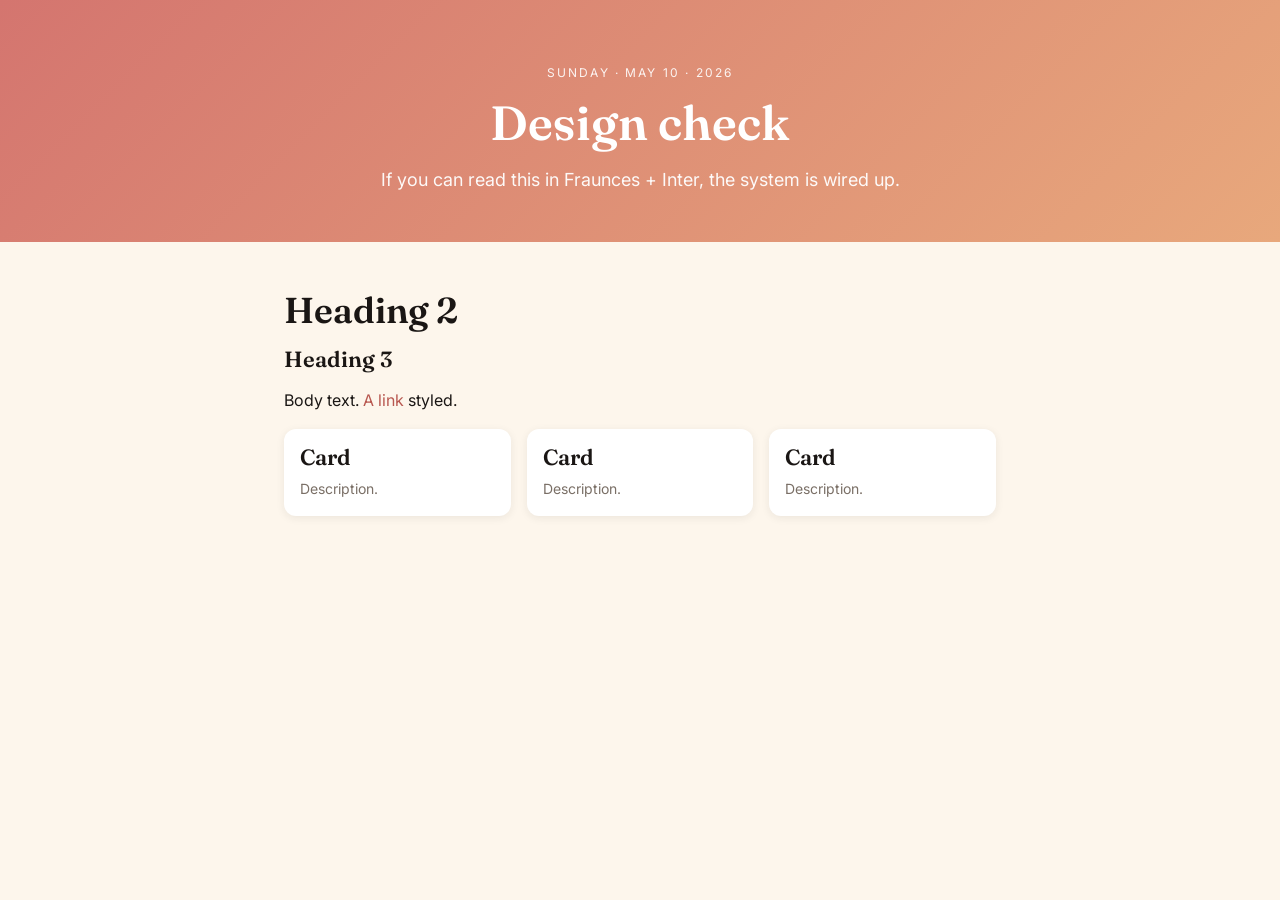
==== index.html @ 5c3bef29 "feat: add design system CSS and placeholder index Co-Authored-By: Claude Sonnet 4.6 <noreply@anthrop" ====
<!doctype html>
<html lang="en">
<head>
  <meta charset="utf-8">
  <meta name="viewport" content="width=device-width, initial-scale=1">
  <title>Design check</title>
  <link rel="preconnect" href="https://fonts.googleapis.com">
  <link rel="preconnect" href="https://fonts.gstatic.com" crossorigin>
  <link href="https://fonts.googleapis.com/css2?family=Fraunces:opsz,wght@9..144,400;9..144,600;9..144,700&family=Inter:wght@400;500;600;700&display=swap" rel="stylesheet">
  <link rel="stylesheet" href="assets/css/site.css">
</head>
<body>
  <section class="hero">
    <div class="eyebrow">Sunday · May 10 · 2026</div>
    <h1>Design check</h1>
    <div class="meta">If you can read this in Fraunces + Inter, the system is wired up.</div>
  </section>
  <section class="section">
    <div class="container">
      <h2>Heading 2</h2>
      <h3>Heading 3</h3>
      <p>Body text. <a href="#">A link</a> styled.</p>
      <div class="menu-grid">
        <div class="card"><div class="card-body"><h3>Card</h3><p>Description.</p></div></div>
        <div class="card"><div class="card-body"><h3>Card</h3><p>Description.</p></div></div>
        <div class="card"><div class="card-body"><h3>Card</h3><p>Description.</p></div></div>
      </div>
    </div>
  </section>
</body>
</html>
---- assets/css/site.css ----
/* =========================================================================
   DESIGN TOKENS
   ========================================================================= */
:root {
  /* Color */
  --color-cream: #fdf6ec;
  --color-cream-deep: #f5e6d3;
  --color-terracotta: #d4756f;
  --color-terracotta-deep: #b85850;
  --color-warm-orange: #e8a87c;
  --color-sage: #8aa680;
  --color-sage-deep: #5e8c4a;
  --color-charcoal: #2a2522;
  --color-ink: #1a1614;
  --color-muted: #7a6f66;
  --color-line: #e8d8c4;

  /* Type */
  --font-display: "Fraunces", "Cooper Black", Georgia, serif;
  --font-body: "Inter", -apple-system, "Helvetica Neue", system-ui, sans-serif;

  /* Type scale */
  --fs-12: 0.75rem;
  --fs-14: 0.875rem;
  --fs-16: 1rem;
  --fs-18: 1.125rem;
  --fs-22: 1.375rem;
  --fs-28: 1.75rem;
  --fs-36: 2.25rem;
  --fs-48: 3rem;

  /* Spacing */
  --sp-1: 4px;
  --sp-2: 8px;
  --sp-3: 12px;
  --sp-4: 16px;
  --sp-5: 24px;
  --sp-6: 32px;
  --sp-7: 48px;
  --sp-8: 64px;

  /* Radius */
  --r-sm: 6px;
  --r-md: 12px;
  --r-lg: 18px;
}

/* =========================================================================
   RESET (lightweight)
   ========================================================================= */
*, *::before, *::after { box-sizing: border-box; }
html, body { margin: 0; padding: 0; }
body {
  font-family: var(--font-body);
  font-size: var(--fs-16);
  line-height: 1.55;
  color: var(--color-ink);
  background: var(--color-cream);
  -webkit-font-smoothing: antialiased;
}
img { max-width: 100%; display: block; }
a { color: var(--color-terracotta-deep); text-decoration: none; }
a:hover { text-decoration: underline; }

h1, h2, h3, h4 { font-family: var(--font-display); font-weight: 600; line-height: 1.15; margin: 0 0 var(--sp-4); }
h1 { font-size: var(--fs-48); }
h2 { font-size: var(--fs-36); }
h3 { font-size: var(--fs-22); }
p { margin: 0 0 var(--sp-4); }

/* =========================================================================
   LAYOUT PRIMITIVES
   ========================================================================= */
.container { width: 100%; max-width: 760px; margin: 0 auto; padding: 0 var(--sp-5); }
.container-wide { max-width: 1080px; }
.section { padding: var(--sp-7) 0; }
.eyebrow { font-size: var(--fs-12); letter-spacing: 0.18em; text-transform: uppercase; color: var(--color-muted); }

/* =========================================================================
   HERO (home page)
   ========================================================================= */
.hero {
  background: linear-gradient(135deg, var(--color-terracotta) 0%, var(--color-warm-orange) 100%);
  color: white;
  padding: var(--sp-8) var(--sp-5) var(--sp-7);
  text-align: center;
}
.hero .eyebrow { color: rgba(255,255,255,0.9); }
.hero h1 { color: white; font-size: var(--fs-48); margin: var(--sp-3) 0 var(--sp-4); }
.hero .meta { font-size: var(--fs-18); opacity: 0.95; }

/* =========================================================================
   TIMELINE (the plan)
   ========================================================================= */
.timeline { display: flex; flex-direction: column; gap: var(--sp-4); }
.timeline-row { display: flex; gap: var(--sp-4); align-items: flex-start; }
.timeline-time {
  flex: 0 0 80px;
  background: var(--color-terracotta);
  color: white;
  border-radius: 999px;
  padding: var(--sp-1) var(--sp-3);
  font-size: var(--fs-14);
  font-weight: 600;
  text-align: center;
}
.timeline-text { flex: 1; padding-top: 2px; }

/* =========================================================================
   CARDS (menu, station, recipe step)
   ========================================================================= */
.card {
  background: white;
  border-radius: var(--r-md);
  overflow: hidden;
  box-shadow: 0 2px 8px rgba(42, 37, 34, 0.08);
}
.card-img { aspect-ratio: 4/3; object-fit: cover; width: 100%; }
.card-body { padding: var(--sp-4); }
.card-body h3 { margin: 0 0 var(--sp-2); }
.card-body p { color: var(--color-muted); font-size: var(--fs-14); margin: 0; }

.menu-grid {
  display: grid;
  grid-template-columns: repeat(2, 1fr);
  gap: var(--sp-4);
}
@media (min-width: 700px) {
  .menu-grid { grid-template-columns: repeat(3, 1fr); }
}

.station-card {
  display: block;
  background: white;
  border-radius: var(--r-md);
  border-left: 4px solid var(--color-terracotta);
  padding: var(--sp-4);
  text-decoration: none;
  color: var(--color-ink);
  margin-bottom: var(--sp-3);
  box-shadow: 0 1px 4px rgba(42,37,34,0.06);
}
.station-card:hover { transform: translateY(-1px); box-shadow: 0 4px 12px rgba(42,37,34,0.10); text-decoration: none; }
.station-card h3 { margin: 0 0 var(--sp-1); font-size: var(--fs-18); }
.station-card .meta { color: var(--color-muted); font-size: var(--fs-14); }

/* =========================================================================
   RECIPE STEPS (per station)
   ========================================================================= */
.recipe-step {
  display: grid;
  grid-template-columns: 1fr;
  gap: var(--sp-3);
  padding: var(--sp-5) 0;
  border-bottom: 1px solid var(--color-line);
}
@media (min-width: 600px) {
  .recipe-step { grid-template-columns: 220px 1fr; gap: var(--sp-5); align-items: start; }
}
.recipe-step .step-num {
  font-family: var(--font-display);
  font-size: var(--fs-28);
  color: var(--color-terracotta);
  margin-bottom: var(--sp-1);
}
.recipe-step img { border-radius: var(--r-sm); aspect-ratio: 4/3; object-fit: cover; }

.callout {
  background: var(--color-cream-deep);
  border-radius: var(--r-md);
  padding: var(--sp-4);
  margin: var(--sp-5) 0;
}
.callout h4 { margin: 0 0 var(--sp-2); font-family: var(--font-body); font-weight: 700; font-size: var(--fs-14); letter-spacing: 0.08em; text-transform: uppercase; }
.callout ul, .callout ol { margin: 0; padding-left: var(--sp-5); }

.checklist { list-style: none; padding: 0; }
.checklist li { padding: var(--sp-2) 0; display: flex; align-items: flex-start; gap: var(--sp-3); }
.checklist li::before { content: "☐"; font-size: var(--fs-22); color: var(--color-terracotta); flex: 0 0 auto; }

/* =========================================================================
   NAV / FOOTER
   ========================================================================= */
.site-nav {
  display: flex; gap: var(--sp-4); justify-content: center;
  padding: var(--sp-4) var(--sp-5);
  font-size: var(--fs-14);
  border-bottom: 1px solid var(--color-line);
}
.site-nav a { color: var(--color-muted); }
.site-nav a.active { color: var(--color-ink); font-weight: 600; }

.site-footer {
  text-align: center;
  padding: var(--sp-7) var(--sp-5);
  font-size: var(--fs-14);
  color: var(--color-muted);
}

/* =========================================================================
   PRINT
   ========================================================================= */
@media print {
  body { background: white; color: black; font-size: 11pt; }
  .site-nav, .site-footer, .hero { background: white !important; color: black !important; }
  .hero { padding: 0 0 var(--sp-4); border-bottom: 2px solid black; }
  .hero h1 { color: black; }
  .station-card, .card { box-shadow: none; border: 1px solid #ccc; break-inside: avoid; }
  .recipe-step { break-inside: avoid; }
  a { color: black; text-decoration: none; }
  a::after { content: ""; }
  img { max-height: 200px; }
}
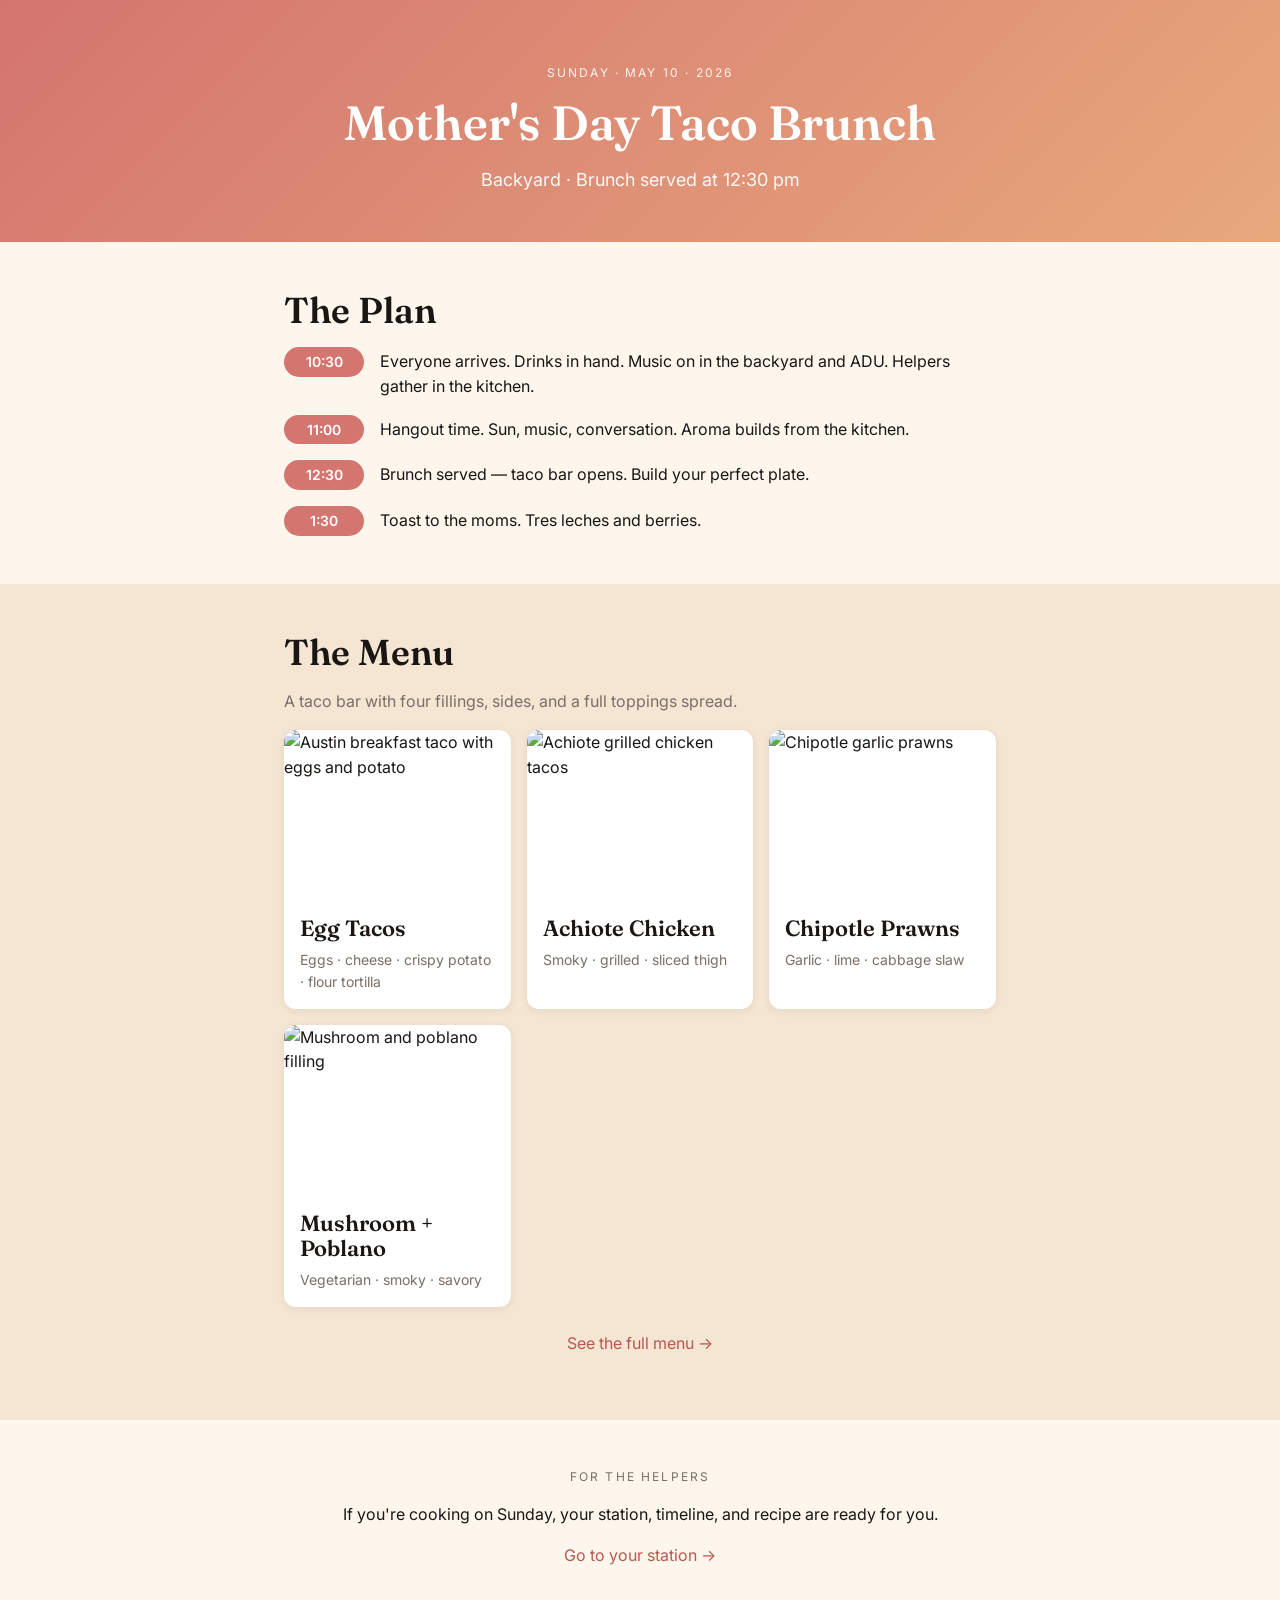
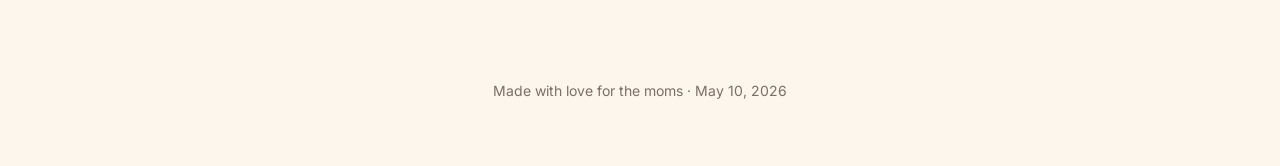
==== commit 28091a32: "feat: home page with plan timeline and menu preview Co-Authored-By: Claude Sonnet 4.6 <noreply@anthr" ====
--- a/index.html
+++ b/index.html
@@ -3,29 +3,82 @@
 <head>
   <meta charset="utf-8">
   <meta name="viewport" content="width=device-width, initial-scale=1">
-  <title>Design check</title>
+  <title>Mother's Day Taco Brunch · May 10, 2026</title>
+  <meta name="description" content="The plan and menu for Mother's Day brunch.">
   <link rel="preconnect" href="https://fonts.googleapis.com">
   <link rel="preconnect" href="https://fonts.gstatic.com" crossorigin>
   <link href="https://fonts.googleapis.com/css2?family=Fraunces:opsz,wght@9..144,400;9..144,600;9..144,700&family=Inter:wght@400;500;600;700&display=swap" rel="stylesheet">
   <link rel="stylesheet" href="assets/css/site.css">
 </head>
 <body>
-  <section class="hero">
+  <header class="hero">
     <div class="eyebrow">Sunday · May 10 · 2026</div>
-    <h1>Design check</h1>
-    <div class="meta">If you can read this in Fraunces + Inter, the system is wired up.</div>
-  </section>
-  <section class="section">
-    <div class="container">
-      <h2>Heading 2</h2>
-      <h3>Heading 3</h3>
-      <p>Body text. <a href="#">A link</a> styled.</p>
-      <div class="menu-grid">
-        <div class="card"><div class="card-body"><h3>Card</h3><p>Description.</p></div></div>
-        <div class="card"><div class="card-body"><h3>Card</h3><p>Description.</p></div></div>
-        <div class="card"><div class="card-body"><h3>Card</h3><p>Description.</p></div></div>
+    <h1>Mother's Day Taco Brunch</h1>
+    <div class="meta">Backyard · Brunch served at 12:30 pm</div>
+  </header>
+
+  <main>
+    <section class="section">
+      <div class="container">
+        <h2>The Plan</h2>
+        <div class="timeline">
+          <div class="timeline-row">
+            <div class="timeline-time">10:30</div>
+            <div class="timeline-text">Everyone arrives. Drinks in hand. Music on in the backyard and ADU. Helpers gather in the kitchen.</div>
+          </div>
+          <div class="timeline-row">
+            <div class="timeline-time">11:00</div>
+            <div class="timeline-text">Hangout time. Sun, music, conversation. Aroma builds from the kitchen.</div>
+          </div>
+          <div class="timeline-row">
+            <div class="timeline-time">12:30</div>
+            <div class="timeline-text">Brunch served — taco bar opens. Build your perfect plate.</div>
+          </div>
+          <div class="timeline-row">
+            <div class="timeline-time">1:30</div>
+            <div class="timeline-text">Toast to the moms. Tres leches and berries.</div>
+          </div>
+        </div>
       </div>
-    </div>
-  </section>
+    </section>
+
+    <section class="section" style="background: var(--color-cream-deep);">
+      <div class="container">
+        <h2>The Menu</h2>
+        <p style="color: var(--color-muted);">A taco bar with four fillings, sides, and a full toppings spread.</p>
+        <div class="menu-grid">
+          <div class="card">
+            <img class="card-img" src="https://images.unsplash.com/photo-1630165683188-4f2e2bbaa52f?auto=format&fit=crop&w=800&h=600&q=80" alt="Austin breakfast taco with eggs and potato">
+            <div class="card-body"><h3>Egg Tacos</h3><p>Eggs · cheese · crispy potato · flour tortilla</p></div>
+          </div>
+          <div class="card">
+            <img class="card-img" src="https://images.unsplash.com/photo-1660180750968-4fbc84789a96?auto=format&fit=crop&w=800&h=600&q=80" alt="Achiote grilled chicken tacos">
+            <div class="card-body"><h3>Achiote Chicken</h3><p>Smoky · grilled · sliced thigh</p></div>
+          </div>
+          <div class="card">
+            <img class="card-img" src="https://images.unsplash.com/photo-1611250188496-e966043a0629?auto=format&fit=crop&w=800&h=600&q=80" alt="Chipotle garlic prawns">
+            <div class="card-body"><h3>Chipotle Prawns</h3><p>Garlic · lime · cabbage slaw</p></div>
+          </div>
+          <div class="card">
+            <img class="card-img" src="https://images.unsplash.com/photo-1633243279656-0157b0b3cdd8?auto=format&fit=crop&w=800&h=600&q=80" alt="Mushroom and poblano filling">
+            <div class="card-body"><h3>Mushroom + Poblano</h3><p>Vegetarian · smoky · savory</p></div>
+          </div>
+        </div>
+        <p style="text-align:center; margin-top: var(--sp-5);"><a href="menu.html">See the full menu →</a></p>
+      </div>
+    </section>
+
+    <section class="section">
+      <div class="container" style="text-align:center;">
+        <p class="eyebrow">For the helpers</p>
+        <p>If you're cooking on Sunday, your station, timeline, and recipe are ready for you.</p>
+        <p><a href="helpers.html">Go to your station →</a></p>
+      </div>
+    </section>
+  </main>
+
+  <footer class="site-footer">
+    <p>Made with love for the moms · May 10, 2026</p>
+  </footer>
 </body>
 </html>
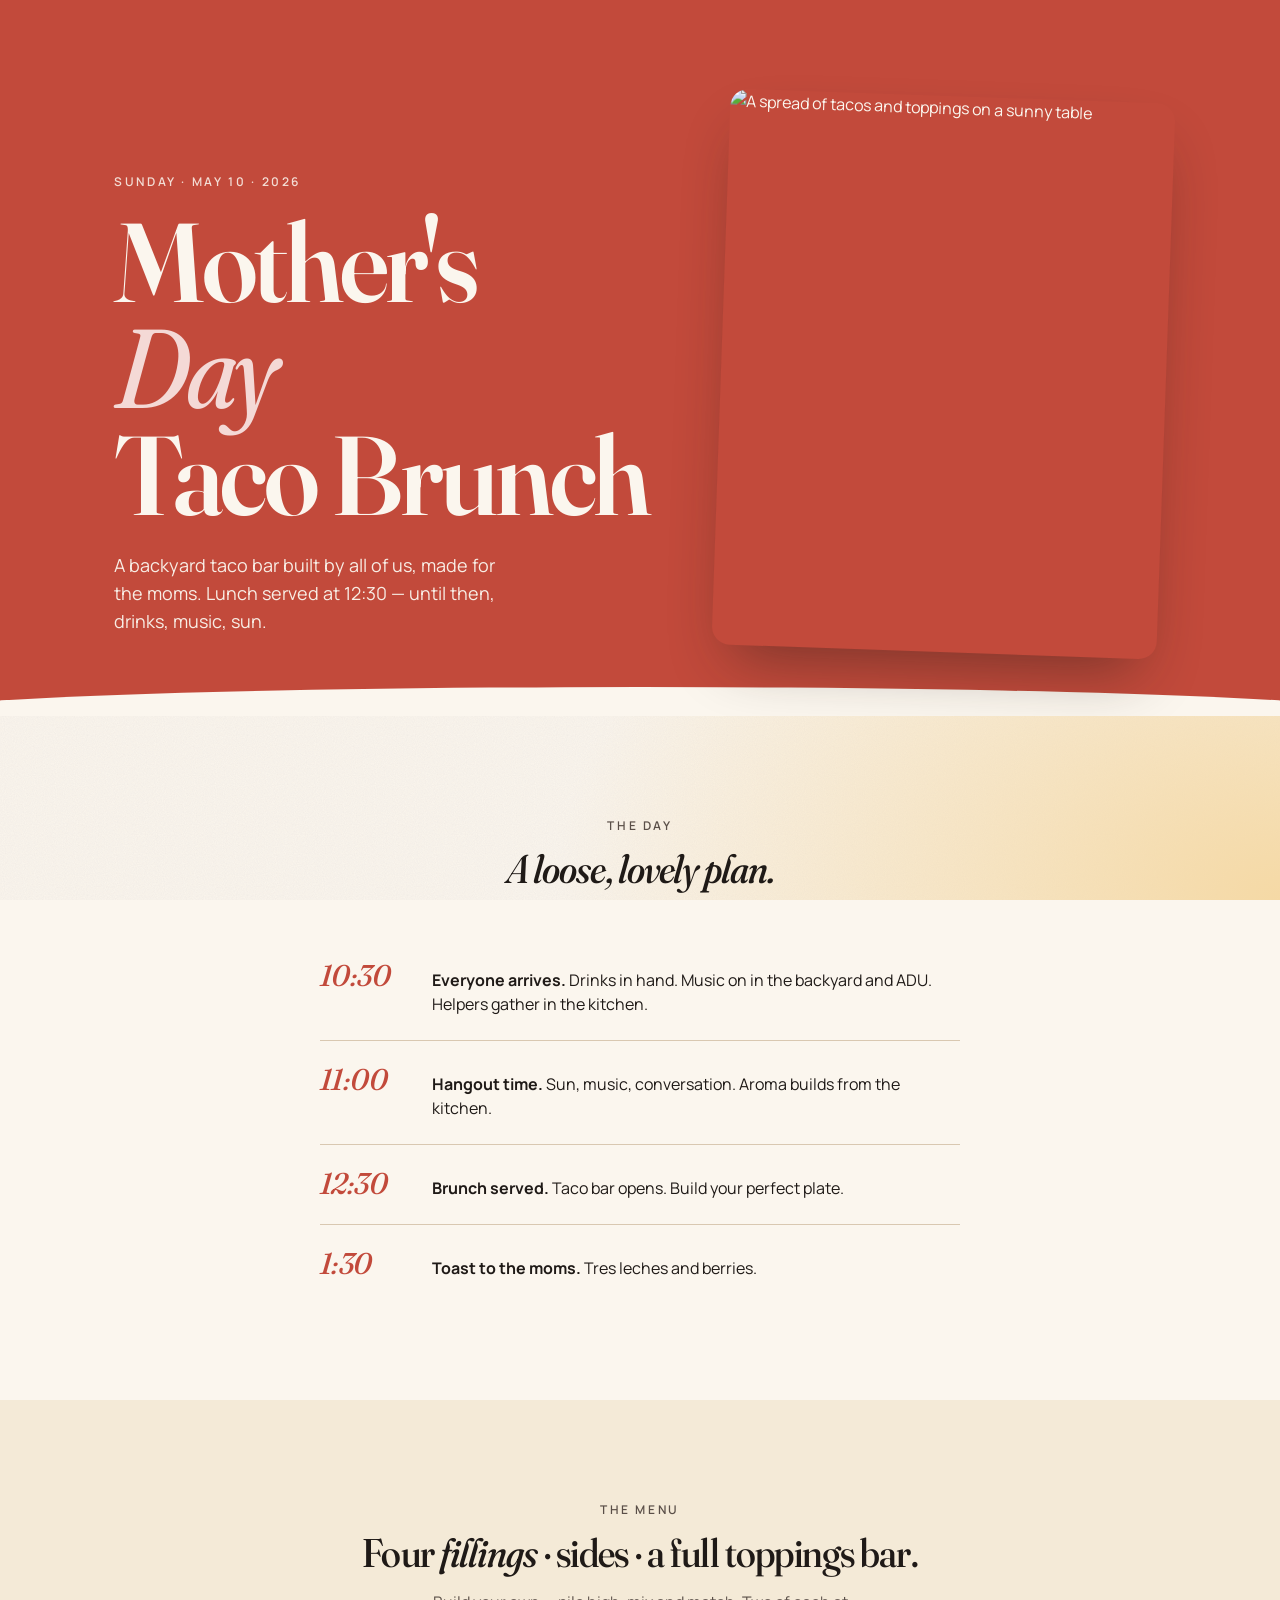
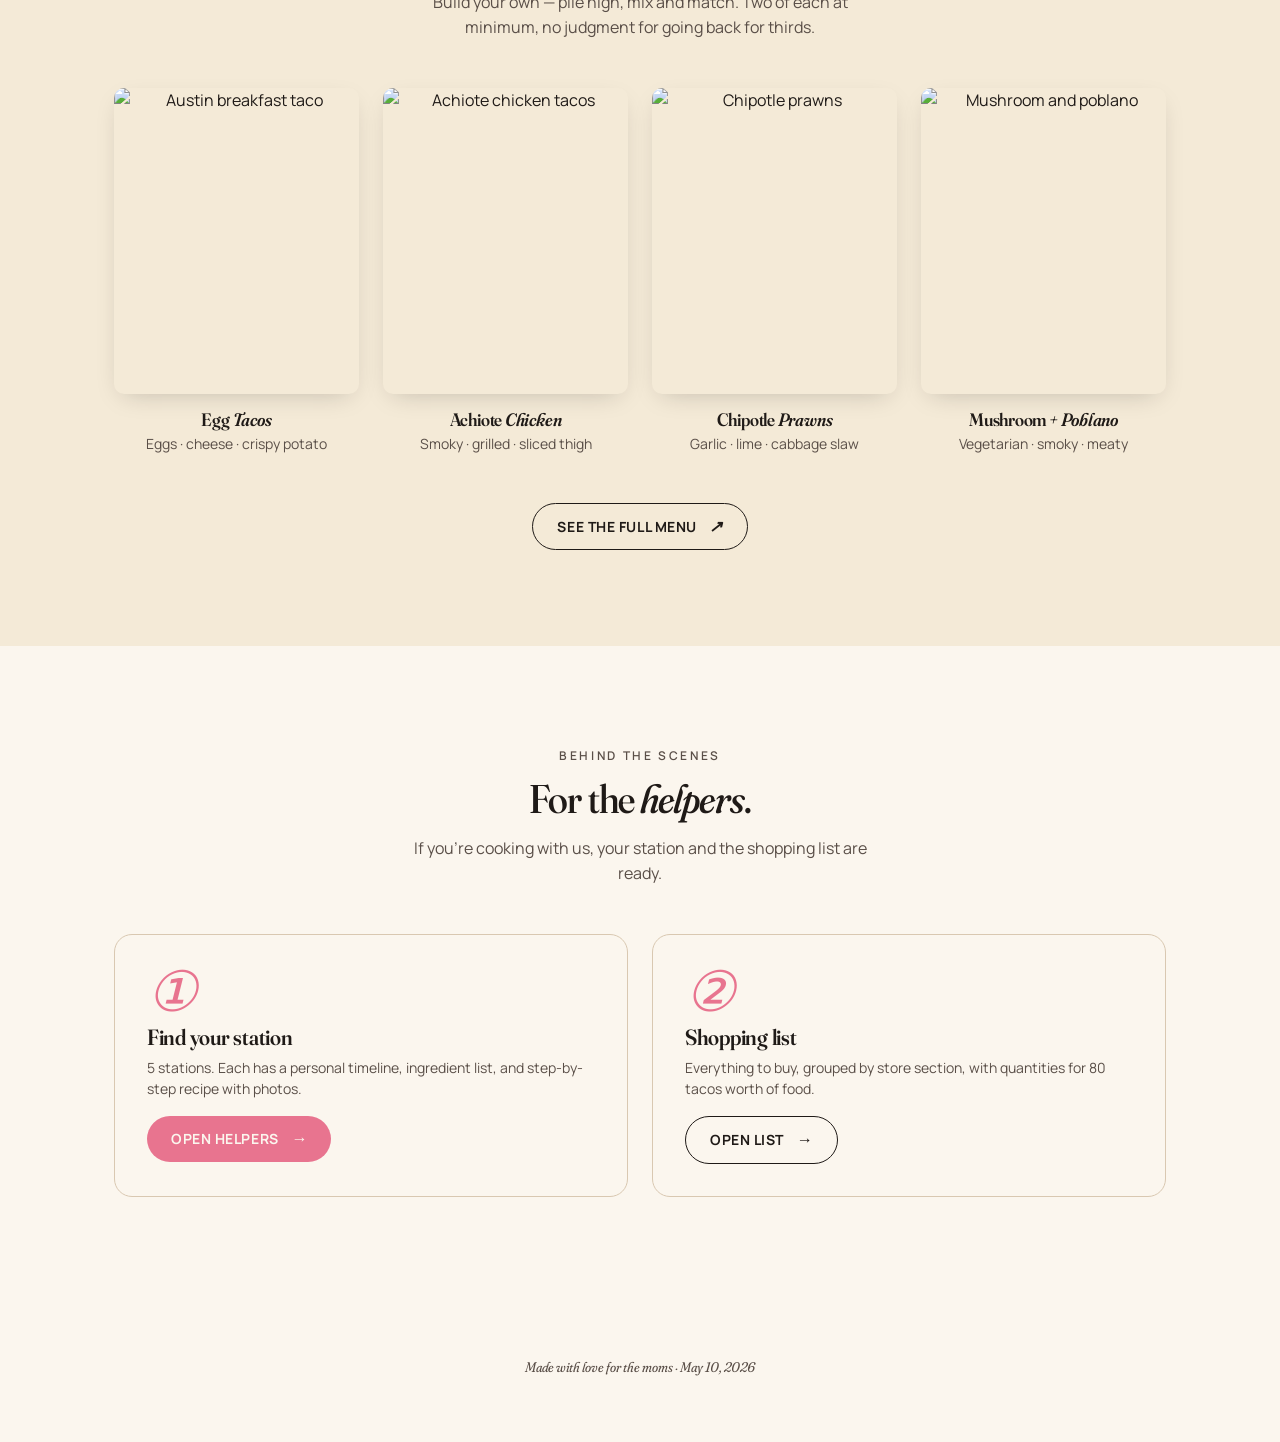
==== commit 5fd4effb: "feat: redesign with Mexican modernismo aesthetic + prominent shopping list - New color palette: Barr" ====
--- a/index.html
+++ b/index.html
@@ -7,78 +7,108 @@
   <meta name="description" content="The plan and menu for Mother's Day brunch.">
   <link rel="preconnect" href="https://fonts.googleapis.com">
   <link rel="preconnect" href="https://fonts.gstatic.com" crossorigin>
-  <link href="https://fonts.googleapis.com/css2?family=Fraunces:opsz,wght@9..144,400;9..144,600;9..144,700&family=Inter:wght@400;500;600;700&display=swap" rel="stylesheet">
+  <link href="https://fonts.googleapis.com/css2?family=Fraunces:ital,opsz,wght,SOFT@0,9..144,400..700,0..100;1,9..144,400..700,0..100&family=Manrope:wght@400;500;600;700;800&display=swap" rel="stylesheet">
   <link rel="stylesheet" href="assets/css/site.css">
 </head>
 <body>
+
   <header class="hero">
-    <div class="eyebrow">Sunday · May 10 · 2026</div>
-    <h1>Mother's Day Taco Brunch</h1>
-    <div class="meta">Backyard · Brunch served at 12:30 pm</div>
+    <div class="hero-grid">
+      <div>
+        <span class="eyebrow">Sunday · May 10 · 2026</span>
+        <h1>Mother's<br><em>Day</em><br>Taco Brunch</h1>
+        <p class="meta">A backyard taco bar built by all of us, made for the moms. Lunch served at 12:30 — until then, drinks, music, sun.</p>
+      </div>
+      <div class="hero-photo">
+        <img src="https://images.unsplash.com/photo-1660180750968-4fbc84789a96?auto=format&fit=crop&w=900&h=1100&q=85" alt="A spread of tacos and toppings on a sunny table">
+      </div>
+    </div>
   </header>
 
   <main>
     <section class="section">
-      <div class="container">
-        <h2>The Plan</h2>
+      <div class="container" style="text-align: center;">
+        <span class="eyebrow">The Day</span>
+        <h2 style="margin-top: var(--s3); font-style: italic;">A loose, lovely <em>plan</em>.</h2>
+      </div>
+      <div class="container" style="margin-top: var(--s7);">
         <div class="timeline">
           <div class="timeline-row">
             <div class="timeline-time">10:30</div>
-            <div class="timeline-text">Everyone arrives. Drinks in hand. Music on in the backyard and ADU. Helpers gather in the kitchen.</div>
+            <div class="timeline-text"><strong>Everyone arrives.</strong> Drinks in hand. Music on in the backyard and ADU. Helpers gather in the kitchen.</div>
           </div>
           <div class="timeline-row">
             <div class="timeline-time">11:00</div>
-            <div class="timeline-text">Hangout time. Sun, music, conversation. Aroma builds from the kitchen.</div>
+            <div class="timeline-text"><strong>Hangout time.</strong> Sun, music, conversation. Aroma builds from the kitchen.</div>
           </div>
           <div class="timeline-row">
             <div class="timeline-time">12:30</div>
-            <div class="timeline-text">Brunch served — taco bar opens. Build your perfect plate.</div>
+            <div class="timeline-text"><strong>Brunch served.</strong> Taco bar opens. Build your perfect plate.</div>
           </div>
           <div class="timeline-row">
             <div class="timeline-time">1:30</div>
-            <div class="timeline-text">Toast to the moms. Tres leches and berries.</div>
+            <div class="timeline-text"><strong>Toast to the moms.</strong> Tres leches and berries.</div>
           </div>
         </div>
       </div>
     </section>
 
-    <section class="section" style="background: var(--color-cream-deep);">
-      <div class="container">
-        <h2>The Menu</h2>
-        <p style="color: var(--color-muted);">A taco bar with four fillings, sides, and a full toppings spread.</p>
+    <section class="band band-cream">
+      <div class="container container-wide" style="text-align: center;">
+        <span class="eyebrow">The Menu</span>
+        <h2 style="margin-top: var(--s3);">Four <em>fillings</em> · sides · a full toppings bar.</h2>
+        <p style="color: var(--ink-soft); max-width: 48ch; margin: 0 auto var(--s7);">Build your own — pile high, mix and match. Two of each at minimum, no judgment for going back for thirds.</p>
         <div class="menu-grid">
           <div class="card">
-            <img class="card-img" src="https://images.unsplash.com/photo-1630165683188-4f2e2bbaa52f?auto=format&fit=crop&w=800&h=600&q=80" alt="Austin breakfast taco with eggs and potato">
-            <div class="card-body"><h3>Egg Tacos</h3><p>Eggs · cheese · crispy potato · flour tortilla</p></div>
+            <img class="card-img" src="https://images.unsplash.com/photo-1630165683188-4f2e2bbaa52f?auto=format&fit=crop&w=600&h=750&q=80" alt="Austin breakfast taco">
+            <div class="card-body"><h3>Egg <em class="italic">Tacos</em></h3><p>Eggs · cheese · crispy potato</p></div>
           </div>
           <div class="card">
-            <img class="card-img" src="https://images.unsplash.com/photo-1660180750968-4fbc84789a96?auto=format&fit=crop&w=800&h=600&q=80" alt="Achiote grilled chicken tacos">
-            <div class="card-body"><h3>Achiote Chicken</h3><p>Smoky · grilled · sliced thigh</p></div>
+            <img class="card-img" src="https://images.unsplash.com/photo-1660180750968-4fbc84789a96?auto=format&fit=crop&w=600&h=750&q=80" alt="Achiote chicken tacos">
+            <div class="card-body"><h3>Achiote <em class="italic">Chicken</em></h3><p>Smoky · grilled · sliced thigh</p></div>
           </div>
           <div class="card">
-            <img class="card-img" src="https://images.unsplash.com/photo-1611250188496-e966043a0629?auto=format&fit=crop&w=800&h=600&q=80" alt="Chipotle garlic prawns">
-            <div class="card-body"><h3>Chipotle Prawns</h3><p>Garlic · lime · cabbage slaw</p></div>
+            <img class="card-img" src="https://images.unsplash.com/photo-1611250188496-e966043a0629?auto=format&fit=crop&w=600&h=750&q=80" alt="Chipotle prawns">
+            <div class="card-body"><h3>Chipotle <em class="italic">Prawns</em></h3><p>Garlic · lime · cabbage slaw</p></div>
           </div>
           <div class="card">
-            <img class="card-img" src="https://images.unsplash.com/photo-1633243279656-0157b0b3cdd8?auto=format&fit=crop&w=800&h=600&q=80" alt="Mushroom and poblano filling">
-            <div class="card-body"><h3>Mushroom + Poblano</h3><p>Vegetarian · smoky · savory</p></div>
+            <img class="card-img" src="https://images.unsplash.com/photo-1633243279656-0157b0b3cdd8?auto=format&fit=crop&w=600&h=750&q=80" alt="Mushroom and poblano">
+            <div class="card-body"><h3>Mushroom <em class="italic">+ Poblano</em></h3><p>Vegetarian · smoky · meaty</p></div>
           </div>
         </div>
-        <p style="text-align:center; margin-top: var(--sp-5);"><a href="menu.html">See the full menu →</a></p>
+        <div style="margin-top: var(--s7); text-align: center;">
+          <a class="button button-outline" href="menu.html">See the full menu <span class="arrow">↗</span></a>
+        </div>
       </div>
     </section>
 
     <section class="section">
-      <div class="container" style="text-align:center;">
-        <p class="eyebrow">For the helpers</p>
-        <p>If you're cooking on Sunday, your station, timeline, and recipe are ready for you.</p>
-        <p><a href="helpers.html">Go to your station →</a></p>
+      <div class="container container-wide">
+        <div style="text-align: center; margin-bottom: var(--s7);">
+          <span class="eyebrow">Behind the scenes</span>
+          <h2 style="margin-top: var(--s3);">For the <em>helpers</em>.</h2>
+          <p style="color: var(--ink-soft); max-width: 48ch; margin: 0 auto;">If you're cooking with us, your station and the shopping list are ready.</p>
+        </div>
+        <div class="cta-grid">
+          <a class="cta-card" href="helpers.html" style="text-decoration: none; color: var(--ink);">
+            <span class="icon">①</span>
+            <h3>Find your station</h3>
+            <p>5 stations. Each has a personal timeline, ingredient list, and step-by-step recipe with photos.</p>
+            <span class="button button-rose">Open helpers <span class="arrow">→</span></span>
+          </a>
+          <a class="cta-card" href="shopping.html" style="text-decoration: none; color: var(--ink);">
+            <span class="icon">②</span>
+            <h3>Shopping list</h3>
+            <p>Everything to buy, grouped by store section, with quantities for 80 tacos worth of food.</p>
+            <span class="button button-outline">Open list <span class="arrow">→</span></span>
+          </a>
+        </div>
       </div>
     </section>
   </main>
 
   <footer class="site-footer">
-    <p>Made with love for the moms · May 10, 2026</p>
+    Made with love for the moms · May 10, 2026
   </footer>
 </body>
 </html>
--- a/assets/css/site.css
+++ b/assets/css/site.css
@@ -1,213 +1,670 @@
 /* =========================================================================
-   DESIGN TOKENS
-   ========================================================================= */
+   MOTHER'S DAY TACO BRUNCH — DESIGN SYSTEM
+   Mexican modernismo × editorial cookbook
+   Inspired by Luis Barragán's color walls and a Bon Appétit feature.
+   ========================================================================= */
+
 :root {
-  /* Color */
-  --color-cream: #fdf6ec;
-  --color-cream-deep: #f5e6d3;
-  --color-terracotta: #d4756f;
-  --color-terracotta-deep: #b85850;
-  --color-warm-orange: #e8a87c;
-  --color-sage: #8aa680;
-  --color-sage-deep: #5e8c4a;
-  --color-charcoal: #2a2522;
-  --color-ink: #1a1614;
-  --color-muted: #7a6f66;
-  --color-line: #e8d8c4;
-
-  /* Type */
-  --font-display: "Fraunces", "Cooper Black", Georgia, serif;
-  --font-body: "Inter", -apple-system, "Helvetica Neue", system-ui, sans-serif;
-
-  /* Type scale */
-  --fs-12: 0.75rem;
-  --fs-14: 0.875rem;
-  --fs-16: 1rem;
-  --fs-18: 1.125rem;
-  --fs-22: 1.375rem;
-  --fs-28: 1.75rem;
-  --fs-36: 2.25rem;
-  --fs-48: 3rem;
+  /* Color — Barragán warmth with depth */
+  --ink: #1f1a17;
+  --ink-soft: #5a4f48;
+  --paper: #fbf6ee;
+  --paper-warm: #f4ead7;
+  --terracotta: #c24a3b;
+  --terracotta-deep: #973428;
+  --rose: #e8748f;
+  --rose-soft: #f4d9d6;
+  --marigold: #e89e3f;
+  --marigold-soft: #f5d9a5;
+  --sage: #7e9b6e;
+  --sage-deep: #506b46;
+  --indigo: #3a4a6b;
+  --line: #d9c8b1;
+  --line-soft: #ece1cf;
+
+  /* Typography */
+  --display: "Fraunces", "Cormorant Garamond", Georgia, serif;
+  --sans: "Manrope", -apple-system, system-ui, sans-serif;
+
+  /* Type scale (perfect-fourth, more dramatic) */
+  --fs-xs:   0.75rem;     /* 12 */
+  --fs-sm:   0.875rem;    /* 14 */
+  --fs-md:   1rem;        /* 16 */
+  --fs-lg:   1.125rem;    /* 18 */
+  --fs-xl:   1.375rem;    /* 22 */
+  --fs-2xl:  1.875rem;    /* 30 */
+  --fs-3xl:  2.5rem;      /* 40 */
+  --fs-4xl:  3.5rem;      /* 56 */
+  --fs-5xl:  5rem;        /* 80 */
+  --fs-6xl:  7rem;        /* 112 */
 
   /* Spacing */
-  --sp-1: 4px;
-  --sp-2: 8px;
-  --sp-3: 12px;
-  --sp-4: 16px;
-  --sp-5: 24px;
-  --sp-6: 32px;
-  --sp-7: 48px;
-  --sp-8: 64px;
-
-  /* Radius */
-  --r-sm: 6px;
-  --r-md: 12px;
+  --s1: 4px;
+  --s2: 8px;
+  --s3: 12px;
+  --s4: 16px;
+  --s5: 24px;
+  --s6: 32px;
+  --s7: 48px;
+  --s8: 64px;
+  --s9: 96px;
+  --s10: 128px;
+
+  --r-sm: 4px;
+  --r-md: 10px;
   --r-lg: 18px;
-}
-
-/* =========================================================================
-   RESET (lightweight)
+  --r-xl: 28px;
+
+  /* Aliases for legacy variable names used in inline styles on older pages */
+  --sp-1: var(--s1);
+  --sp-2: var(--s2);
+  --sp-3: var(--s3);
+  --sp-4: var(--s4);
+  --sp-5: var(--s5);
+  --sp-6: var(--s6);
+  --sp-7: var(--s7);
+  --sp-8: var(--s8);
+  --fs-12: var(--fs-xs);
+  --fs-14: var(--fs-sm);
+  --fs-16: var(--fs-md);
+  --fs-18: var(--fs-lg);
+  --fs-22: var(--fs-xl);
+  --fs-28: var(--fs-2xl);
+  --fs-36: var(--fs-3xl);
+  --fs-48: var(--fs-4xl);
+  --color-muted: var(--ink-soft);
+  --color-cream: var(--paper);
+  --color-cream-deep: var(--paper-warm);
+  --color-terracotta: var(--terracotta);
+  --color-terracotta-deep: var(--terracotta-deep);
+  --color-warm-orange: var(--marigold);
+  --color-sage: var(--sage);
+  --color-sage-deep: var(--sage-deep);
+  --color-charcoal: var(--ink);
+  --color-ink: var(--ink);
+  --color-line: var(--line);
+}
+
+/* =========================================================================
+   RESET + BASE
    ========================================================================= */
 *, *::before, *::after { box-sizing: border-box; }
 html, body { margin: 0; padding: 0; }
+html { -webkit-text-size-adjust: 100%; }
+
 body {
-  font-family: var(--font-body);
-  font-size: var(--fs-16);
+  font-family: var(--sans);
+  font-size: var(--fs-md);
   line-height: 1.55;
-  color: var(--color-ink);
-  background: var(--color-cream);
+  color: var(--ink);
+  background: var(--paper);
   -webkit-font-smoothing: antialiased;
-}
+  text-rendering: optimizeLegibility;
+  /* Subtle grain texture for warmth — avoids flat-color sterility */
+  background-image:
+    radial-gradient(at 0% 0%, var(--rose-soft) 0, transparent 35%),
+    radial-gradient(at 100% 100%, var(--marigold-soft) 0, transparent 40%),
+    url("data:image/svg+xml;utf8,<svg xmlns='http://www.w3.org/2000/svg' width='160' height='160'><filter id='n'><feTurbulence type='fractalNoise' baseFrequency='0.9' numOctaves='2' stitchTiles='stitch'/><feColorMatrix values='0 0 0 0 0.12  0 0 0 0 0.10  0 0 0 0 0.09  0 0 0 0.06 0'/></filter><rect width='100%25' height='100%25' filter='url(%23n)'/></svg>");
+  background-attachment: fixed;
+  background-size: 100% 100%, 100% 100%, 160px 160px;
+}
+
 img { max-width: 100%; display: block; }
-a { color: var(--color-terracotta-deep); text-decoration: none; }
-a:hover { text-decoration: underline; }
-
-h1, h2, h3, h4 { font-family: var(--font-display); font-weight: 600; line-height: 1.15; margin: 0 0 var(--sp-4); }
-h1 { font-size: var(--fs-48); }
-h2 { font-size: var(--fs-36); }
-h3 { font-size: var(--fs-22); }
-p { margin: 0 0 var(--sp-4); }
-
-/* =========================================================================
-   LAYOUT PRIMITIVES
-   ========================================================================= */
-.container { width: 100%; max-width: 760px; margin: 0 auto; padding: 0 var(--sp-5); }
-.container-wide { max-width: 1080px; }
-.section { padding: var(--sp-7) 0; }
-.eyebrow { font-size: var(--fs-12); letter-spacing: 0.18em; text-transform: uppercase; color: var(--color-muted); }
-
-/* =========================================================================
-   HERO (home page)
+
+a { color: var(--terracotta-deep); text-decoration: underline; text-decoration-color: var(--rose); text-underline-offset: 3px; text-decoration-thickness: 1.5px; transition: all 0.15s ease; }
+a:hover { color: var(--rose); text-decoration-color: var(--terracotta-deep); }
+
+::selection { background: var(--rose); color: var(--paper); }
+
+/* =========================================================================
+   TYPOGRAPHY
+   ========================================================================= */
+h1, h2, h3, h4 {
+  font-family: var(--display);
+  font-weight: 500;
+  line-height: 1.02;
+  letter-spacing: -0.022em;
+  margin: 0 0 var(--s4);
+  color: var(--ink);
+  /* Use Fraunces variable axes for cookbook elegance */
+  font-variation-settings: "opsz" 144, "SOFT" 30, "WONK" 0;
+}
+
+h1 { font-size: clamp(2.5rem, 8vw, var(--fs-6xl)); font-weight: 600; letter-spacing: -0.03em; }
+h2 { font-size: clamp(1.875rem, 5vw, var(--fs-3xl)); font-weight: 500; }
+h3 { font-size: var(--fs-xl); font-weight: 600; letter-spacing: -0.012em; }
+h4 { font-size: var(--fs-md); font-weight: 700; letter-spacing: 0.06em; text-transform: uppercase; font-family: var(--sans); }
+
+p { margin: 0 0 var(--s4); }
+
+em, .italic { font-style: italic; font-variation-settings: "opsz" 144, "SOFT" 50; }
+
+.eyebrow {
+  font-family: var(--sans);
+  font-size: var(--fs-xs);
+  letter-spacing: 0.22em;
+  text-transform: uppercase;
+  color: var(--ink-soft);
+  font-weight: 600;
+  display: inline-block;
+}
+
+.dingbat {
+  font-family: var(--display);
+  font-style: italic;
+  color: var(--rose);
+  font-size: 1.5em;
+  line-height: 0;
+  vertical-align: -0.1em;
+  font-variation-settings: "opsz" 144, "SOFT" 100;
+}
+
+/* =========================================================================
+   LAYOUT
+   ========================================================================= */
+.container { width: 100%; max-width: 720px; margin: 0 auto; padding: 0 var(--s5); }
+.container-wide { max-width: 1100px; }
+.section { padding: var(--s9) 0; }
+
+@media (max-width: 600px) {
+  .section { padding: var(--s7) 0; }
+}
+
+/* Color band sections — full-bleed background, centered content */
+.band { padding: var(--s9) 0; position: relative; }
+.band-rose { background: var(--rose); color: var(--paper); }
+.band-rose h1, .band-rose h2, .band-rose h3 { color: var(--paper); }
+.band-rose .eyebrow { color: rgba(251,246,238,0.85); }
+.band-rose a { color: var(--paper); text-decoration-color: rgba(251,246,238,0.5); }
+.band-cream { background: var(--paper-warm); }
+.band-indigo { background: var(--indigo); color: var(--paper); }
+.band-indigo h1, .band-indigo h2, .band-indigo h3 { color: var(--paper); }
+.band-indigo .eyebrow { color: rgba(251,246,238,0.7); }
+.band-sage { background: var(--sage-deep); color: var(--paper); }
+.band-sage h1, .band-sage h2, .band-sage h3 { color: var(--paper); }
+
+/* Decorative serif divider */
+.divider {
+  font-family: var(--display);
+  font-style: italic;
+  text-align: center;
+  font-size: var(--fs-xl);
+  color: var(--rose);
+  margin: var(--s7) 0;
+  font-variation-settings: "opsz" 144, "SOFT" 100;
+  letter-spacing: 0.4em;
+}
+
+/* =========================================================================
+   HERO (home)
    ========================================================================= */
 .hero {
-  background: linear-gradient(135deg, var(--color-terracotta) 0%, var(--color-warm-orange) 100%);
-  color: white;
-  padding: var(--sp-8) var(--sp-5) var(--sp-7);
+  padding: var(--s9) 0 var(--s8);
+  background: var(--terracotta);
+  color: var(--paper);
+  position: relative;
+  overflow: hidden;
+}
+.hero::before {
+  /* Asymmetric paper-overlap accent at the bottom */
+  content: "";
+  position: absolute;
+  inset: auto -10% -1px -10%;
+  height: 60px;
+  background: var(--paper);
+  border-radius: 50% 50% 0 0;
+  transform: translateY(50%);
+}
+.hero-grid {
+  display: grid;
+  grid-template-columns: 1fr;
+  gap: var(--s7);
+  align-items: end;
+  max-width: 1100px;
+  margin: 0 auto;
+  padding: 0 var(--s5);
+}
+@media (min-width: 800px) {
+  .hero-grid { grid-template-columns: 1.1fr 0.9fr; gap: var(--s8); }
+}
+.hero h1 {
+  color: var(--paper);
+  font-size: clamp(3rem, 10vw, 7rem);
+  line-height: 0.95;
+  margin: var(--s4) 0 var(--s5);
+  font-weight: 600;
+  font-variation-settings: "opsz" 144, "SOFT" 0;
+}
+.hero h1 em {
+  color: var(--rose-soft);
+  font-style: italic;
+  font-weight: 400;
+  font-variation-settings: "opsz" 144, "SOFT" 50;
+}
+.hero .eyebrow { color: rgba(251,246,238,0.85); }
+.hero .meta { font-size: var(--fs-lg); opacity: 0.95; margin-top: var(--s4); max-width: 36ch; }
+.hero-photo {
+  border-radius: var(--r-lg);
+  overflow: hidden;
+  aspect-ratio: 4/5;
+  box-shadow: 0 30px 60px -20px rgba(31,26,23,0.45);
+  transform: rotate(2deg);
+  position: relative;
+  z-index: 2;
+}
+.hero-photo img { width: 100%; height: 100%; object-fit: cover; }
+
+/* =========================================================================
+   PAGE HERO (interior pages)
+   ========================================================================= */
+.page-hero {
+  padding: var(--s8) 0 var(--s7);
   text-align: center;
-}
-.hero .eyebrow { color: rgba(255,255,255,0.9); }
-.hero h1 { color: white; font-size: var(--fs-48); margin: var(--sp-3) 0 var(--sp-4); }
-.hero .meta { font-size: var(--fs-18); opacity: 0.95; }
-
-/* =========================================================================
-   TIMELINE (the plan)
-   ========================================================================= */
-.timeline { display: flex; flex-direction: column; gap: var(--sp-4); }
-.timeline-row { display: flex; gap: var(--sp-4); align-items: flex-start; }
+  position: relative;
+}
+.page-hero h1 {
+  font-size: clamp(2.5rem, 7vw, 4.5rem);
+  margin: var(--s3) 0 var(--s4);
+}
+.page-hero h1 em { color: var(--terracotta); font-style: italic; }
+.page-hero .meta { color: var(--ink-soft); font-size: var(--fs-md); }
+
+/* =========================================================================
+   TIMELINE
+   ========================================================================= */
+.timeline { display: flex; flex-direction: column; gap: 0; max-width: 640px; margin: 0 auto; }
+.timeline-row {
+  display: grid;
+  grid-template-columns: 88px 1fr;
+  gap: var(--s5);
+  padding: var(--s5) 0;
+  border-bottom: 1px solid var(--line);
+  align-items: baseline;
+}
+.timeline-row:last-child { border-bottom: none; }
 .timeline-time {
-  flex: 0 0 80px;
-  background: var(--color-terracotta);
-  color: white;
+  font-family: var(--display);
+  font-style: italic;
+  font-weight: 500;
+  font-size: var(--fs-2xl);
+  color: var(--terracotta);
+  letter-spacing: -0.02em;
+  font-variation-settings: "opsz" 144, "SOFT" 50;
+  line-height: 1;
+}
+.timeline-text { font-size: var(--fs-md); color: var(--ink); line-height: 1.5; }
+
+/* =========================================================================
+   MENU CARDS
+   ========================================================================= */
+.menu-grid {
+  display: grid;
+  grid-template-columns: repeat(2, 1fr);
+  gap: var(--s4);
+}
+@media (min-width: 760px) { .menu-grid { grid-template-columns: repeat(3, 1fr); gap: var(--s5); } }
+@media (min-width: 1000px) { .menu-grid { grid-template-columns: repeat(4, 1fr); } }
+
+.card {
+  background: transparent;
+  position: relative;
+  transition: transform 0.25s ease;
+}
+.card:hover { transform: translateY(-3px); }
+.card-img {
+  aspect-ratio: 4/5;
+  object-fit: cover;
+  width: 100%;
+  border-radius: var(--r-md);
+  box-shadow: 0 8px 24px -10px rgba(31,26,23,0.25);
+}
+.card-body { padding: var(--s4) 0 0; }
+.card-body h3 {
+  margin: 0 0 var(--s1);
+  font-size: var(--fs-lg);
+  letter-spacing: -0.012em;
+  line-height: 1.15;
+}
+.card-body p { color: var(--ink-soft); font-size: var(--fs-sm); margin: 0; line-height: 1.45; }
+
+/* Editorial menu list (alternating photo + text rows) */
+.menu-feature {
+  display: grid;
+  grid-template-columns: 1fr;
+  gap: var(--s5);
+  padding: var(--s7) 0;
+  border-bottom: 1px solid var(--line-soft);
+  align-items: center;
+}
+@media (min-width: 720px) {
+  .menu-feature { grid-template-columns: 1fr 1fr; gap: var(--s8); }
+  .menu-feature:nth-child(even) > .menu-feature-img { order: 2; }
+}
+.menu-feature-img {
+  aspect-ratio: 4/5;
+  border-radius: var(--r-lg);
+  overflow: hidden;
+  box-shadow: 0 20px 40px -16px rgba(31,26,23,0.30);
+}
+.menu-feature-img img { width: 100%; height: 100%; object-fit: cover; }
+.menu-feature .num {
+  font-family: var(--display);
+  font-style: italic;
+  font-size: var(--fs-3xl);
+  color: var(--rose);
+  line-height: 1;
+  font-variation-settings: "opsz" 144, "SOFT" 100;
+  display: block;
+  margin-bottom: var(--s2);
+}
+.menu-feature h3 {
+  font-size: clamp(1.75rem, 4vw, 2.5rem);
+  font-weight: 500;
+  margin: 0 0 var(--s4);
+  letter-spacing: -0.022em;
+}
+.menu-feature h3 em { color: var(--terracotta); }
+.menu-feature p { color: var(--ink-soft); font-size: var(--fs-md); max-width: 42ch; }
+
+/* =========================================================================
+   STATION CARDS (helpers index)
+   ========================================================================= */
+.station-card {
+  display: grid;
+  grid-template-columns: 60px 1fr auto;
+  gap: var(--s4);
+  padding: var(--s5);
+  background: var(--paper-warm);
+  border-radius: var(--r-md);
+  text-decoration: none;
+  color: var(--ink);
+  margin-bottom: var(--s3);
+  align-items: center;
+  border: 1px solid transparent;
+  transition: all 0.2s ease;
+}
+.station-card:hover {
+  background: var(--paper);
+  border-color: var(--rose);
+  transform: translateX(4px);
+  text-decoration: none;
+}
+.station-card .station-num {
+  font-family: var(--display);
+  font-style: italic;
+  font-size: var(--fs-3xl);
+  color: var(--rose);
+  font-variation-settings: "opsz" 144, "SOFT" 100;
+  line-height: 1;
+  text-align: center;
+}
+.station-card h3 { margin: 0 0 var(--s1); font-size: var(--fs-lg); font-weight: 600; letter-spacing: -0.012em; }
+.station-card .meta { color: var(--ink-soft); font-size: var(--fs-sm); margin: 0; line-height: 1.3; }
+.station-card .arrow {
+  font-family: var(--display);
+  color: var(--terracotta);
+  font-size: var(--fs-xl);
+  font-style: italic;
+}
+
+/* =========================================================================
+   RECIPE STEPS
+   ========================================================================= */
+.recipe-step {
+  display: grid;
+  grid-template-columns: 1fr;
+  gap: var(--s4);
+  padding: var(--s6) 0;
+  border-bottom: 1px dashed var(--line);
+}
+@media (min-width: 600px) {
+  .recipe-step { grid-template-columns: 240px 1fr; gap: var(--s6); align-items: start; }
+}
+.recipe-step .step-num {
+  font-family: var(--display);
+  font-style: italic;
+  font-size: var(--fs-3xl);
+  color: var(--rose);
+  margin-bottom: var(--s2);
+  font-variation-settings: "opsz" 144, "SOFT" 100;
+  line-height: 1;
+}
+.recipe-step h3 { margin: 0 0 var(--s3); font-size: var(--fs-xl); letter-spacing: -0.012em; font-weight: 600; }
+.recipe-step img {
+  border-radius: var(--r-md);
+  aspect-ratio: 4/3;
+  object-fit: cover;
+  box-shadow: 0 12px 28px -12px rgba(31,26,23,0.30);
+}
+.recipe-step p { color: var(--ink); }
+
+/* =========================================================================
+   CALLOUT (timeline / troubleshooting / checklist)
+   ========================================================================= */
+.callout {
+  background: var(--paper-warm);
+  border-radius: var(--r-md);
+  padding: var(--s5) var(--s5) var(--s4);
+  margin: var(--s6) 0;
+  border-left: 4px solid var(--rose);
+}
+.callout h4 {
+  margin: 0 0 var(--s3);
+  font-family: var(--sans);
+  font-weight: 700;
+  font-size: var(--fs-xs);
+  letter-spacing: 0.18em;
+  text-transform: uppercase;
+  color: var(--terracotta-deep);
+}
+.callout ol, .callout ul { margin: 0; padding-left: var(--s5); }
+.callout li { padding: var(--s1) 0; }
+
+/* =========================================================================
+   CHECKLIST
+   ========================================================================= */
+.checklist { list-style: none; padding: 0; margin: 0; }
+.checklist li {
+  padding: var(--s3) 0;
+  display: grid;
+  grid-template-columns: 28px 1fr auto;
+  gap: var(--s3);
+  align-items: baseline;
+  border-bottom: 1px solid var(--line-soft);
+  font-size: var(--fs-md);
+  line-height: 1.4;
+}
+.checklist li:last-child { border-bottom: none; }
+.checklist li::before {
+  content: "";
+  display: inline-block;
+  width: 18px;
+  height: 18px;
+  border: 1.5px solid var(--terracotta);
+  border-radius: var(--r-sm);
+  align-self: center;
+}
+
+/* Shopping-specific badge for quantities */
+.qty {
+  font-family: var(--display);
+  font-style: italic;
+  font-variation-settings: "opsz" 144, "SOFT" 50;
+  font-size: var(--fs-md);
+  color: var(--terracotta);
+  white-space: nowrap;
+  font-weight: 500;
+}
+
+/* =========================================================================
+   SHOPPING LIST GROUP HEADER
+   ========================================================================= */
+.shop-group {
+  margin-bottom: var(--s7);
+}
+.shop-group-head {
+  display: flex;
+  align-items: baseline;
+  gap: var(--s4);
+  margin-bottom: var(--s3);
+  padding-bottom: var(--s3);
+  border-bottom: 2px solid var(--ink);
+}
+.shop-group-head h2 {
+  margin: 0;
+  font-size: var(--fs-2xl);
+  letter-spacing: -0.018em;
+}
+.shop-group-head .count {
+  font-family: var(--sans);
+  font-size: var(--fs-xs);
+  letter-spacing: 0.18em;
+  text-transform: uppercase;
+  color: var(--ink-soft);
+  font-weight: 600;
+  margin-left: auto;
+}
+
+.shop-stat {
+  display: grid;
+  grid-template-columns: repeat(auto-fit, minmax(140px, 1fr));
+  gap: var(--s5);
+  padding: var(--s6) var(--s5);
+  background: var(--ink);
+  color: var(--paper);
+  border-radius: var(--r-lg);
+  margin: var(--s7) 0;
+}
+.shop-stat-cell .num {
+  font-family: var(--display);
+  font-style: italic;
+  font-size: var(--fs-3xl);
+  color: var(--rose);
+  font-variation-settings: "opsz" 144, "SOFT" 100;
+  line-height: 1;
+  display: block;
+  margin-bottom: var(--s1);
+}
+.shop-stat-cell .label {
+  font-size: var(--fs-xs);
+  letter-spacing: 0.18em;
+  text-transform: uppercase;
+  color: rgba(251,246,238,0.7);
+}
+
+/* =========================================================================
+   CTA / BUTTONS
+   ========================================================================= */
+.button {
+  display: inline-flex;
+  align-items: center;
+  gap: var(--s3);
+  font-family: var(--sans);
+  font-weight: 700;
+  font-size: var(--fs-sm);
+  letter-spacing: 0.04em;
+  padding: var(--s3) var(--s5);
+  background: var(--ink);
+  color: var(--paper);
   border-radius: 999px;
-  padding: var(--sp-1) var(--sp-3);
-  font-size: var(--fs-14);
+  text-decoration: none;
+  transition: all 0.18s ease;
+  text-transform: uppercase;
+}
+.button:hover { background: var(--terracotta); color: var(--paper); transform: translateY(-1px); text-decoration: none; }
+.button-rose { background: var(--rose); }
+.button-rose:hover { background: var(--terracotta); }
+.button-outline {
+  background: transparent;
+  color: var(--ink);
+  border: 1.5px solid var(--ink);
+}
+.button-outline:hover { background: var(--ink); color: var(--paper); }
+.button .arrow { font-family: var(--display); font-style: italic; font-size: 1.15em; line-height: 0.8; }
+
+/* CTA card on home page (helpers + shopping) */
+.cta-grid {
+  display: grid;
+  grid-template-columns: 1fr;
+  gap: var(--s5);
+}
+@media (min-width: 720px) { .cta-grid { grid-template-columns: 1fr 1fr; } }
+.cta-card {
+  background: var(--paper);
+  padding: var(--s6);
+  border-radius: var(--r-lg);
+  border: 1px solid var(--line);
+  transition: all 0.2s ease;
+}
+.cta-card:hover { border-color: var(--rose); transform: translateY(-2px); box-shadow: 0 12px 24px -16px rgba(31,26,23,0.25); }
+.cta-card .icon {
+  font-family: var(--display);
+  font-style: italic;
+  font-size: var(--fs-4xl);
+  color: var(--rose);
+  font-variation-settings: "opsz" 144, "SOFT" 100;
+  line-height: 0.85;
+  margin-bottom: var(--s3);
+  display: block;
+}
+.cta-card h3 { margin: 0 0 var(--s2); }
+.cta-card p { color: var(--ink-soft); font-size: var(--fs-sm); margin: 0 0 var(--s4); }
+
+/* =========================================================================
+   NAV + FOOTER
+   ========================================================================= */
+.site-nav {
+  display: flex;
+  gap: var(--s5);
+  justify-content: center;
+  padding: var(--s4) var(--s5);
+  font-family: var(--sans);
+  font-size: var(--fs-xs);
+  letter-spacing: 0.16em;
+  text-transform: uppercase;
   font-weight: 600;
-  text-align: center;
-}
-.timeline-text { flex: 1; padding-top: 2px; }
-
-/* =========================================================================
-   CARDS (menu, station, recipe step)
-   ========================================================================= */
-.card {
-  background: white;
-  border-radius: var(--r-md);
-  overflow: hidden;
-  box-shadow: 0 2px 8px rgba(42, 37, 34, 0.08);
-}
-.card-img { aspect-ratio: 4/3; object-fit: cover; width: 100%; }
-.card-body { padding: var(--sp-4); }
-.card-body h3 { margin: 0 0 var(--sp-2); }
-.card-body p { color: var(--color-muted); font-size: var(--fs-14); margin: 0; }
-
-.menu-grid {
-  display: grid;
-  grid-template-columns: repeat(2, 1fr);
-  gap: var(--sp-4);
-}
-@media (min-width: 700px) {
-  .menu-grid { grid-template-columns: repeat(3, 1fr); }
-}
-
-.station-card {
-  display: block;
-  background: white;
-  border-radius: var(--r-md);
-  border-left: 4px solid var(--color-terracotta);
-  padding: var(--sp-4);
-  text-decoration: none;
-  color: var(--color-ink);
-  margin-bottom: var(--sp-3);
-  box-shadow: 0 1px 4px rgba(42,37,34,0.06);
-}
-.station-card:hover { transform: translateY(-1px); box-shadow: 0 4px 12px rgba(42,37,34,0.10); text-decoration: none; }
-.station-card h3 { margin: 0 0 var(--sp-1); font-size: var(--fs-18); }
-.station-card .meta { color: var(--color-muted); font-size: var(--fs-14); }
-
-/* =========================================================================
-   RECIPE STEPS (per station)
-   ========================================================================= */
-.recipe-step {
-  display: grid;
-  grid-template-columns: 1fr;
-  gap: var(--sp-3);
-  padding: var(--sp-5) 0;
-  border-bottom: 1px solid var(--color-line);
-}
-@media (min-width: 600px) {
-  .recipe-step { grid-template-columns: 220px 1fr; gap: var(--sp-5); align-items: start; }
-}
-.recipe-step .step-num {
-  font-family: var(--font-display);
-  font-size: var(--fs-28);
-  color: var(--color-terracotta);
-  margin-bottom: var(--sp-1);
-}
-.recipe-step img { border-radius: var(--r-sm); aspect-ratio: 4/3; object-fit: cover; }
-
-.callout {
-  background: var(--color-cream-deep);
-  border-radius: var(--r-md);
-  padding: var(--sp-4);
-  margin: var(--sp-5) 0;
-}
-.callout h4 { margin: 0 0 var(--sp-2); font-family: var(--font-body); font-weight: 700; font-size: var(--fs-14); letter-spacing: 0.08em; text-transform: uppercase; }
-.callout ul, .callout ol { margin: 0; padding-left: var(--sp-5); }
-
-.checklist { list-style: none; padding: 0; }
-.checklist li { padding: var(--sp-2) 0; display: flex; align-items: flex-start; gap: var(--sp-3); }
-.checklist li::before { content: "☐"; font-size: var(--fs-22); color: var(--color-terracotta); flex: 0 0 auto; }
-
-/* =========================================================================
-   NAV / FOOTER
-   ========================================================================= */
-.site-nav {
-  display: flex; gap: var(--sp-4); justify-content: center;
-  padding: var(--sp-4) var(--sp-5);
-  font-size: var(--fs-14);
-  border-bottom: 1px solid var(--color-line);
-}
-.site-nav a { color: var(--color-muted); }
-.site-nav a.active { color: var(--color-ink); font-weight: 600; }
+  background: var(--paper);
+  border-bottom: 1px solid var(--line-soft);
+}
+.site-nav a { color: var(--ink-soft); text-decoration: none; padding: var(--s2) 0; border-bottom: 2px solid transparent; transition: all 0.18s ease; }
+.site-nav a:hover, .site-nav a.active { color: var(--ink); border-bottom-color: var(--rose); }
 
 .site-footer {
   text-align: center;
-  padding: var(--sp-7) var(--sp-5);
-  font-size: var(--fs-14);
-  color: var(--color-muted);
+  padding: var(--s8) var(--s5);
+  font-size: var(--fs-sm);
+  color: var(--ink-soft);
+  font-style: italic;
+  font-family: var(--display);
+  font-variation-settings: "opsz" 144, "SOFT" 80;
 }
 
 /* =========================================================================
    PRINT
    ========================================================================= */
 @media print {
-  body { background: white; color: black; font-size: 11pt; }
-  .site-nav, .site-footer, .hero { background: white !important; color: black !important; }
-  .hero { padding: 0 0 var(--sp-4); border-bottom: 2px solid black; }
-  .hero h1 { color: black; }
-  .station-card, .card { box-shadow: none; border: 1px solid #ccc; break-inside: avoid; }
+  body {
+    background: white;
+    color: black;
+    font-size: 11pt;
+    background-image: none;
+  }
+  .site-nav, .site-footer { display: none; }
+  .hero, .page-hero, .band-rose, .band-indigo, .band-sage {
+    background: white !important;
+    color: black !important;
+    padding: var(--s4) 0;
+  }
+  .hero::before { display: none; }
+  .hero h1, .hero h1 em, .page-hero h1, .band-rose h1, .band-rose h2, .band-rose h3 {
+    color: black !important;
+  }
+  .hero-photo { display: none; }
+  .station-card, .card, .cta-card { box-shadow: none; border: 1px solid #ccc; break-inside: avoid; }
   .recipe-step { break-inside: avoid; }
   a { color: black; text-decoration: none; }
-  a::after { content: ""; }
-  img { max-height: 200px; }
-}
+  img { max-height: 220px; }
+  .callout { border-left: 3px solid #000; background: #f5f5f5 !important; }
+  .shop-stat { background: white; color: black; border: 2px solid black; }
+  .shop-stat-cell .num, .shop-stat-cell .label { color: black; }
+}
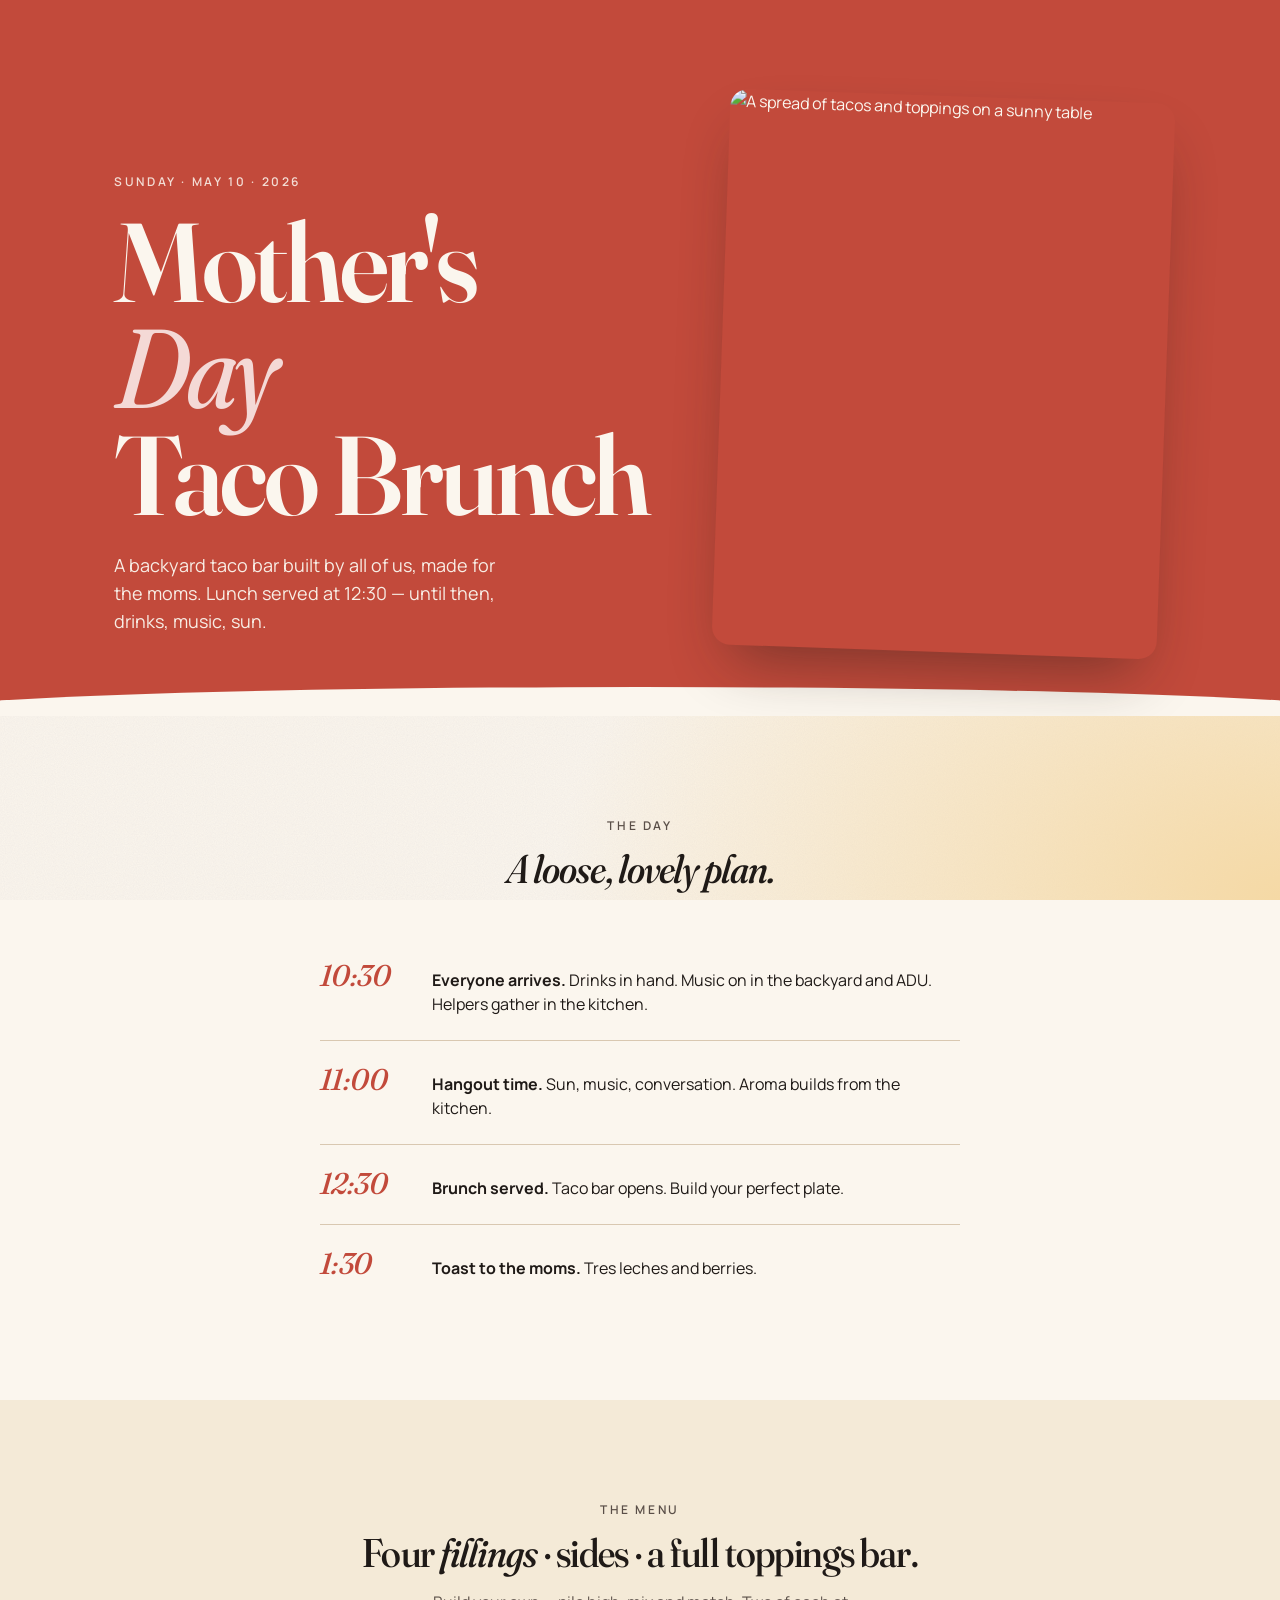
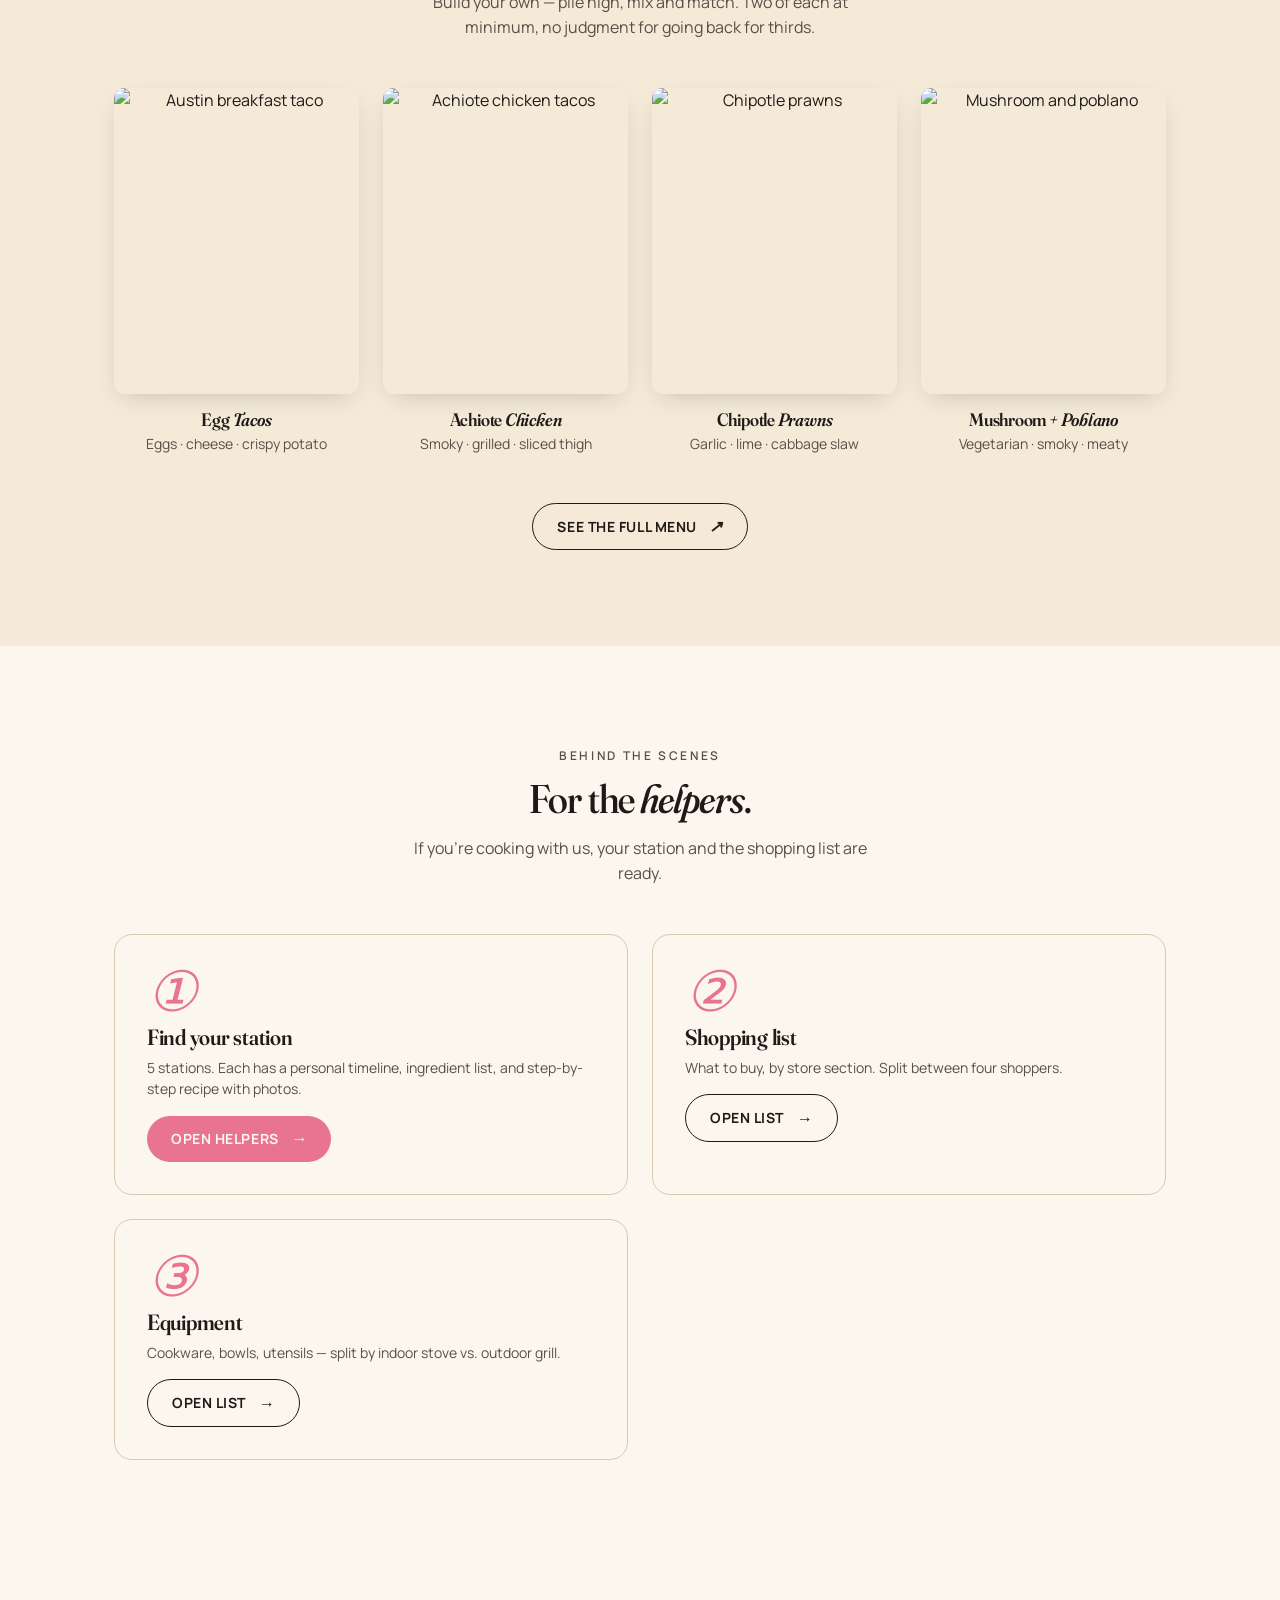
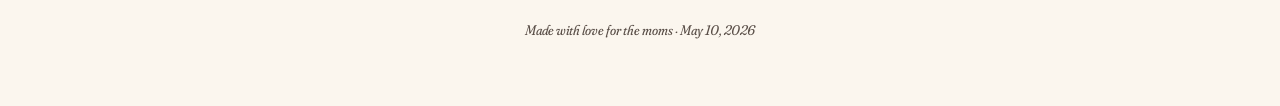
==== commit b4c8c070: "feat: add equipment page + indoor/outdoor markers across timeline and recipes - New /equipment.html:" ====
--- a/index.html
+++ b/index.html
@@ -60,7 +60,7 @@
         <p style="color: var(--ink-soft); max-width: 48ch; margin: 0 auto var(--s7);">Build your own — pile high, mix and match. Two of each at minimum, no judgment for going back for thirds.</p>
         <div class="menu-grid">
           <div class="card">
-            <img class="card-img" src="https://images.unsplash.com/photo-1630165683188-4f2e2bbaa52f?auto=format&fit=crop&w=600&h=750&q=80" alt="Austin breakfast taco">
+            <img class="card-img" src="https://images.unsplash.com/photo-1601579110733-f654670d8c30?auto=format&fit=crop&w=600&h=750&q=80" alt="Austin breakfast taco">
             <div class="card-body"><h3>Egg <em class="italic">Tacos</em></h3><p>Eggs · cheese · crispy potato</p></div>
           </div>
           <div class="card">
@@ -99,7 +99,13 @@
           <a class="cta-card" href="shopping.html" style="text-decoration: none; color: var(--ink);">
             <span class="icon">②</span>
             <h3>Shopping list</h3>
-            <p>Everything to buy, grouped by store section, with quantities for 80 tacos worth of food.</p>
+            <p>What to buy, by store section. Split between four shoppers.</p>
+            <span class="button button-outline">Open list <span class="arrow">→</span></span>
+          </a>
+          <a class="cta-card" href="equipment.html" style="text-decoration: none; color: var(--ink);">
+            <span class="icon">③</span>
+            <h3>Equipment</h3>
+            <p>Cookware, bowls, utensils — split by indoor stove vs. outdoor grill.</p>
             <span class="button button-outline">Open list <span class="arrow">→</span></span>
           </a>
         </div>
--- a/assets/css/site.css
+++ b/assets/css/site.css
@@ -640,6 +640,44 @@
 }
 
 /* =========================================================================
+   INDOOR / OUTDOOR PILLS
+   ========================================================================= */
+.where {
+  display: inline-block;
+  font-family: var(--sans);
+  font-size: 0.7rem;
+  letter-spacing: 0.14em;
+  text-transform: uppercase;
+  font-weight: 700;
+  padding: 3px 10px;
+  border-radius: 999px;
+  vertical-align: 2px;
+  margin-right: var(--s2);
+}
+.where-indoor { background: var(--paper-warm); color: var(--ink); border: 1px solid var(--line); }
+.where-outdoor { background: var(--terracotta); color: var(--paper); }
+
+.equipment-grid {
+  display: grid;
+  grid-template-columns: 1fr;
+  gap: var(--s5);
+}
+@media (min-width: 720px) { .equipment-grid { grid-template-columns: 1fr 1fr; } }
+.equipment-card {
+  background: var(--paper);
+  border-radius: var(--r-md);
+  padding: var(--s5);
+  border: 1px solid var(--line);
+}
+.equipment-card.outdoor { border-left: 4px solid var(--terracotta); }
+.equipment-card.indoor { border-left: 4px solid var(--sage-deep); }
+.equipment-card h3 {
+  margin: 0 0 var(--s3);
+  font-size: var(--fs-xl);
+  letter-spacing: -0.012em;
+}
+
+/* =========================================================================
    PRINT
    ========================================================================= */
 @media print {
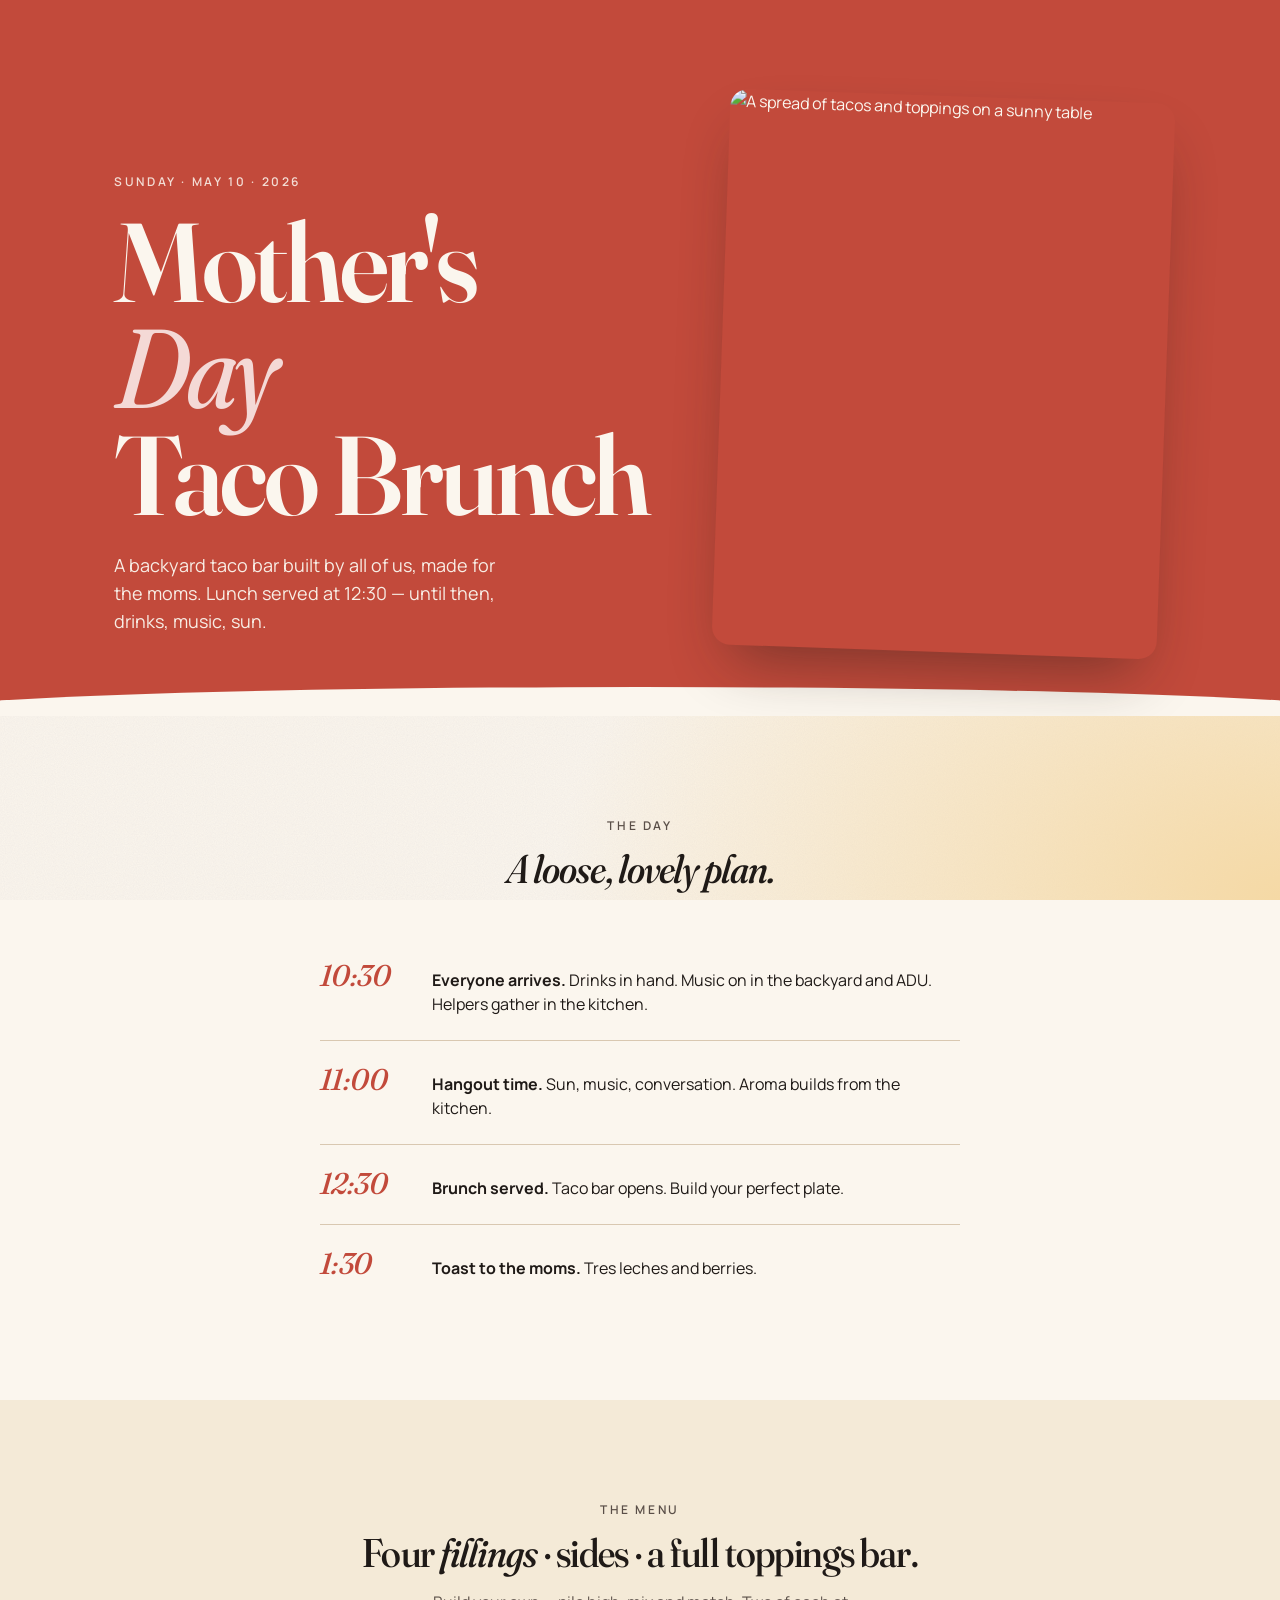
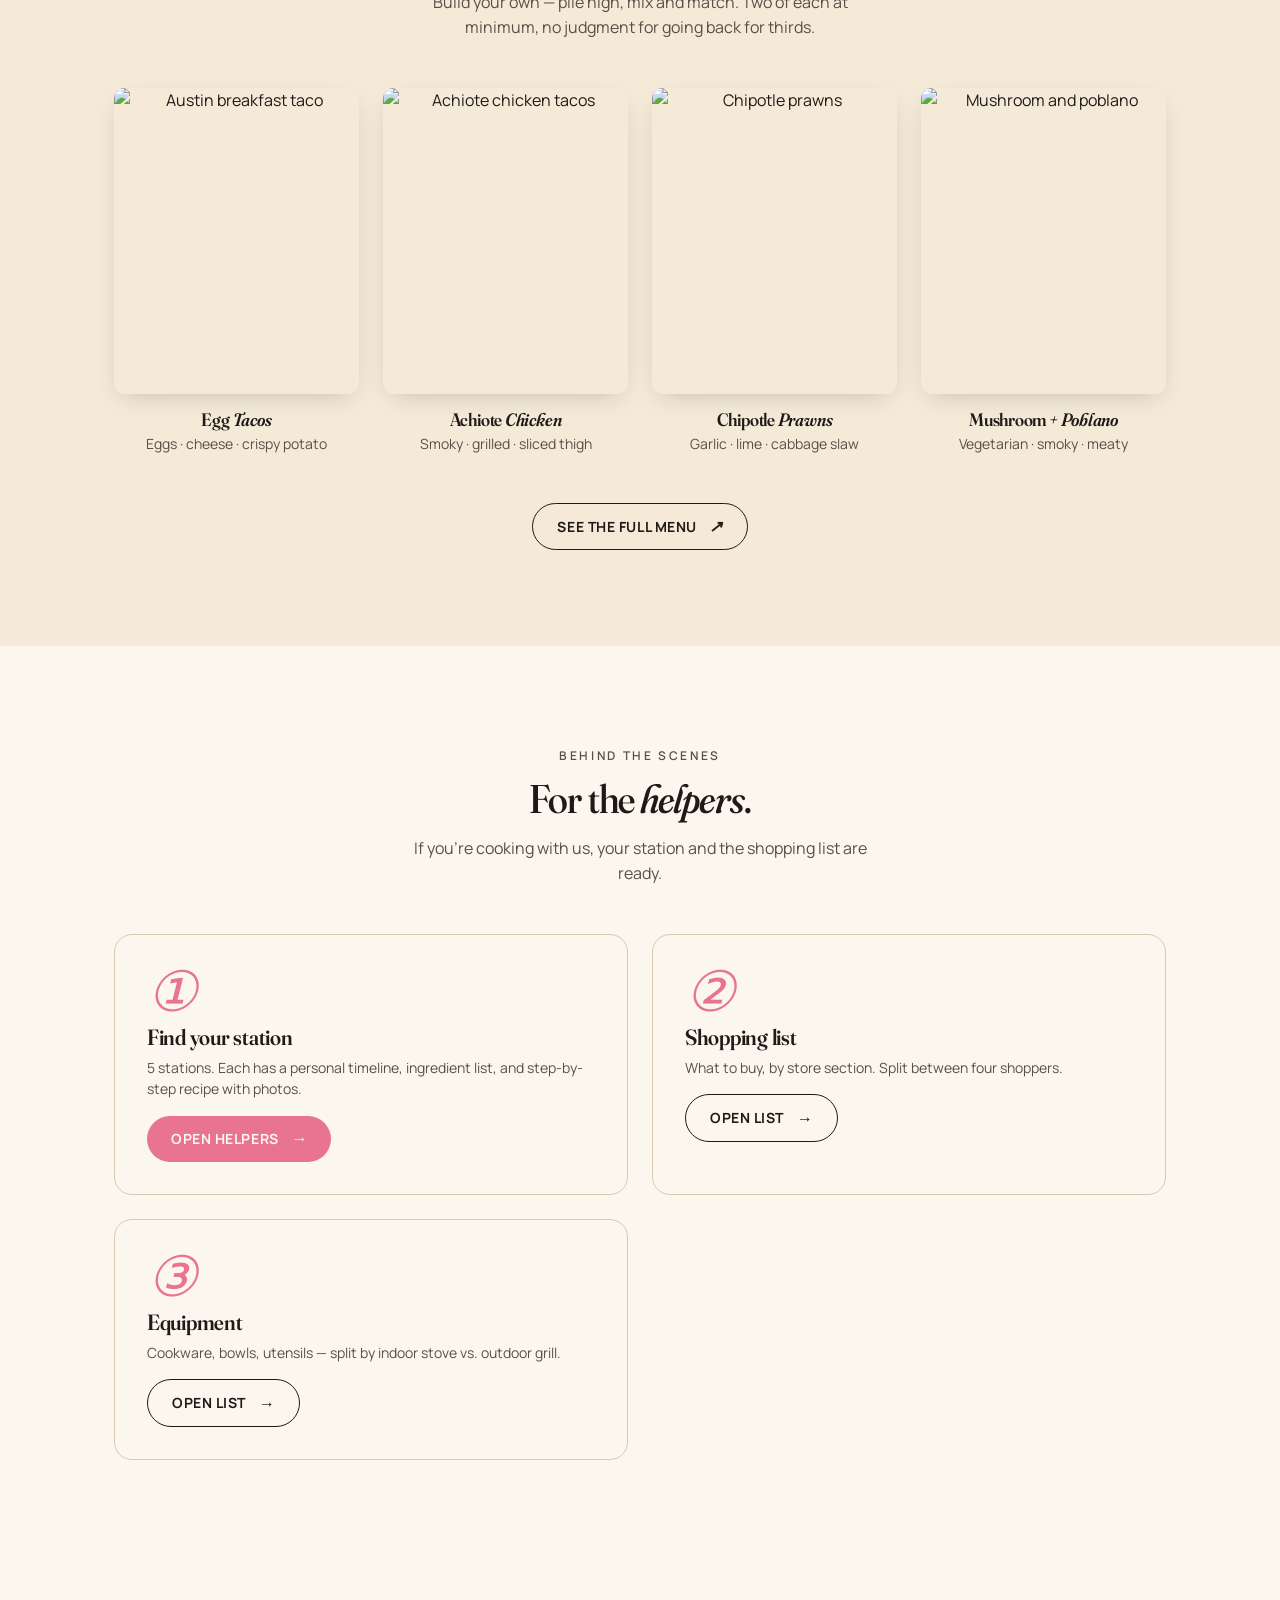
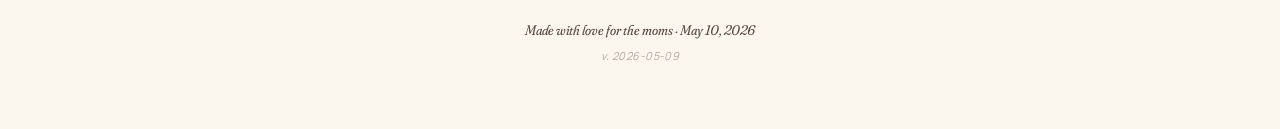
==== commit 07b23fae: "chore: cache-busting across all pages so helpers see fresh content Adds no-cache meta tags, a ?v=202" ====
--- a/index.html
+++ b/index.html
@@ -3,12 +3,15 @@
 <head>
   <meta charset="utf-8">
   <meta name="viewport" content="width=device-width, initial-scale=1">
+  <meta http-equiv="Cache-Control" content="no-cache, no-store, must-revalidate">
+  <meta http-equiv="Pragma" content="no-cache">
+  <meta http-equiv="Expires" content="0">
   <title>Mother's Day Taco Brunch · May 10, 2026</title>
   <meta name="description" content="The plan and menu for Mother's Day brunch.">
   <link rel="preconnect" href="https://fonts.googleapis.com">
   <link rel="preconnect" href="https://fonts.gstatic.com" crossorigin>
   <link href="https://fonts.googleapis.com/css2?family=Fraunces:ital,opsz,wght,SOFT@0,9..144,400..700,0..100;1,9..144,400..700,0..100&family=Manrope:wght@400;500;600;700;800&display=swap" rel="stylesheet">
-  <link rel="stylesheet" href="assets/css/site.css">
+  <link rel="stylesheet" href="assets/css/site.css?v=2026-05-09">
 </head>
 <body>
 
@@ -115,6 +118,7 @@
 
   <footer class="site-footer">
     Made with love for the moms · May 10, 2026
+    <div style="margin-top: 0.6em; opacity: 0.45; font-size: 0.78em; font-family: var(--sans); letter-spacing: 0.04em;">v. 2026-05-09</div>
   </footer>
 </body>
 </html>
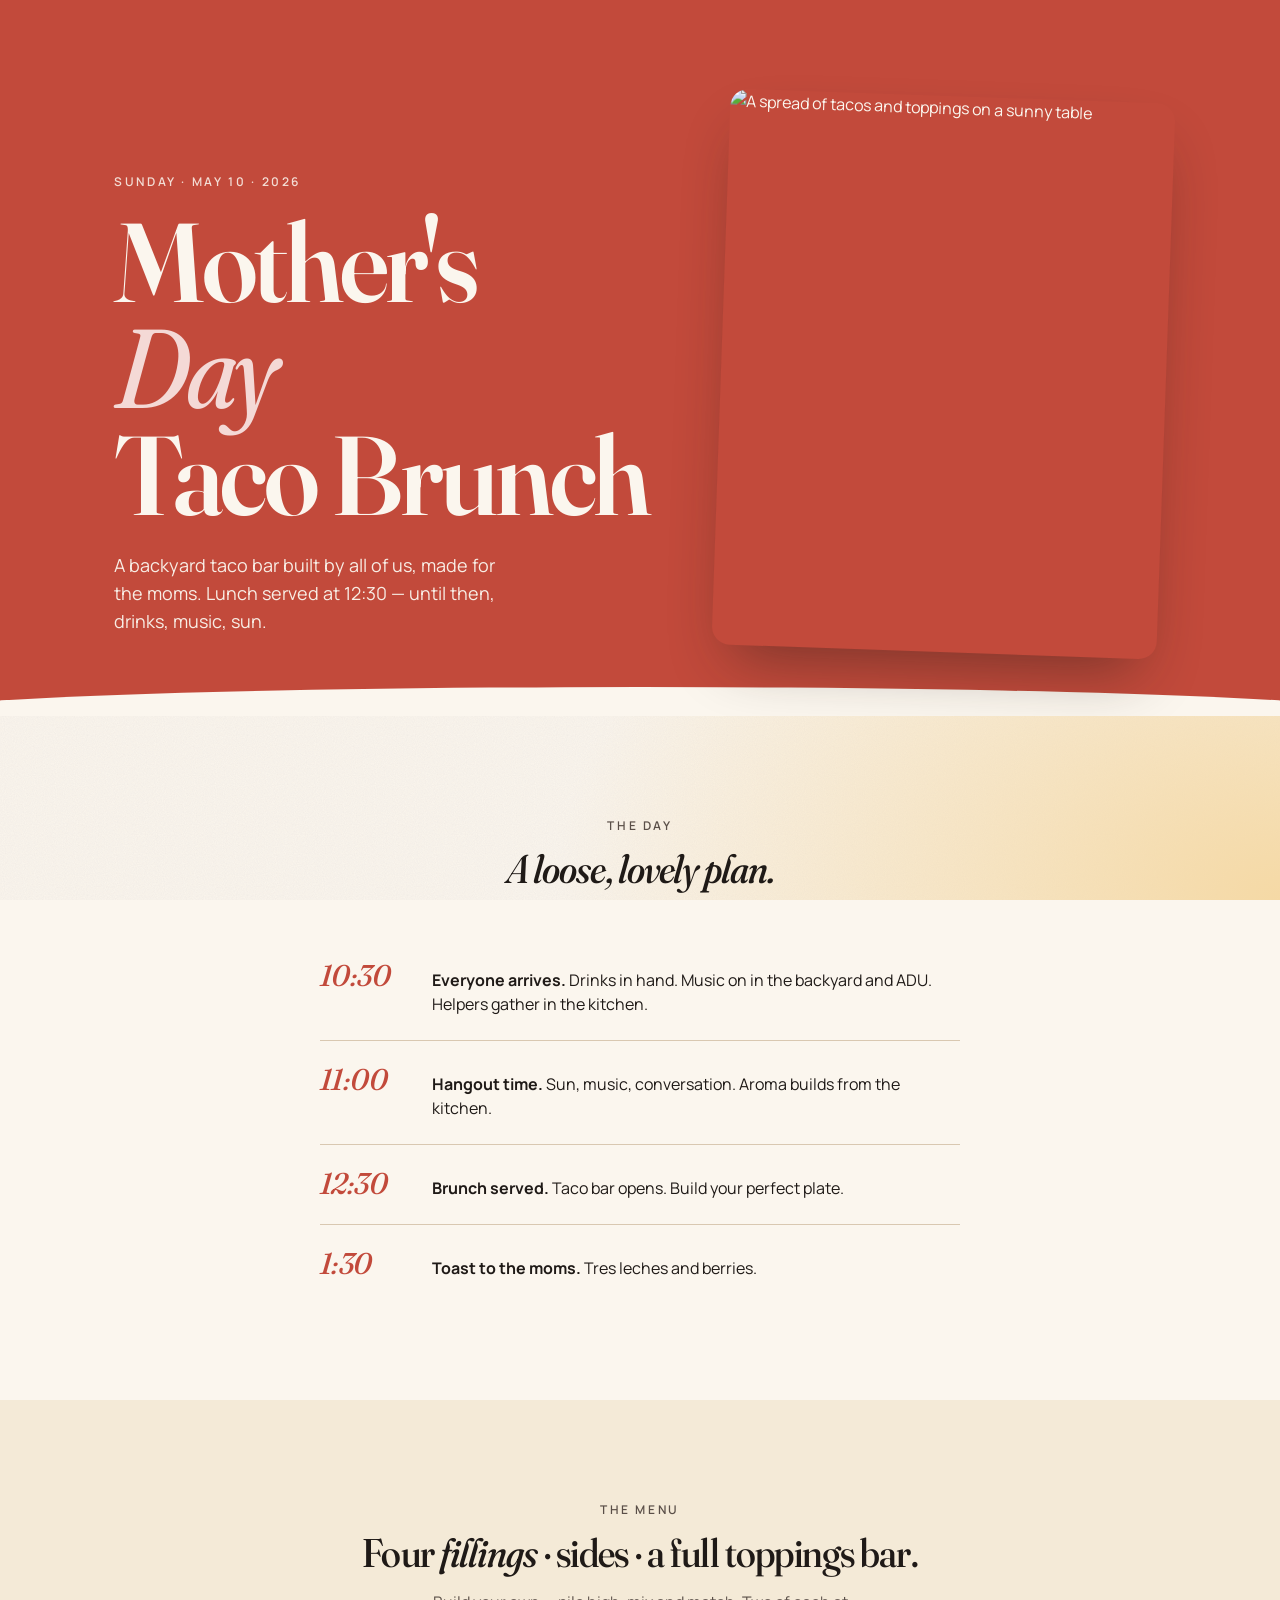
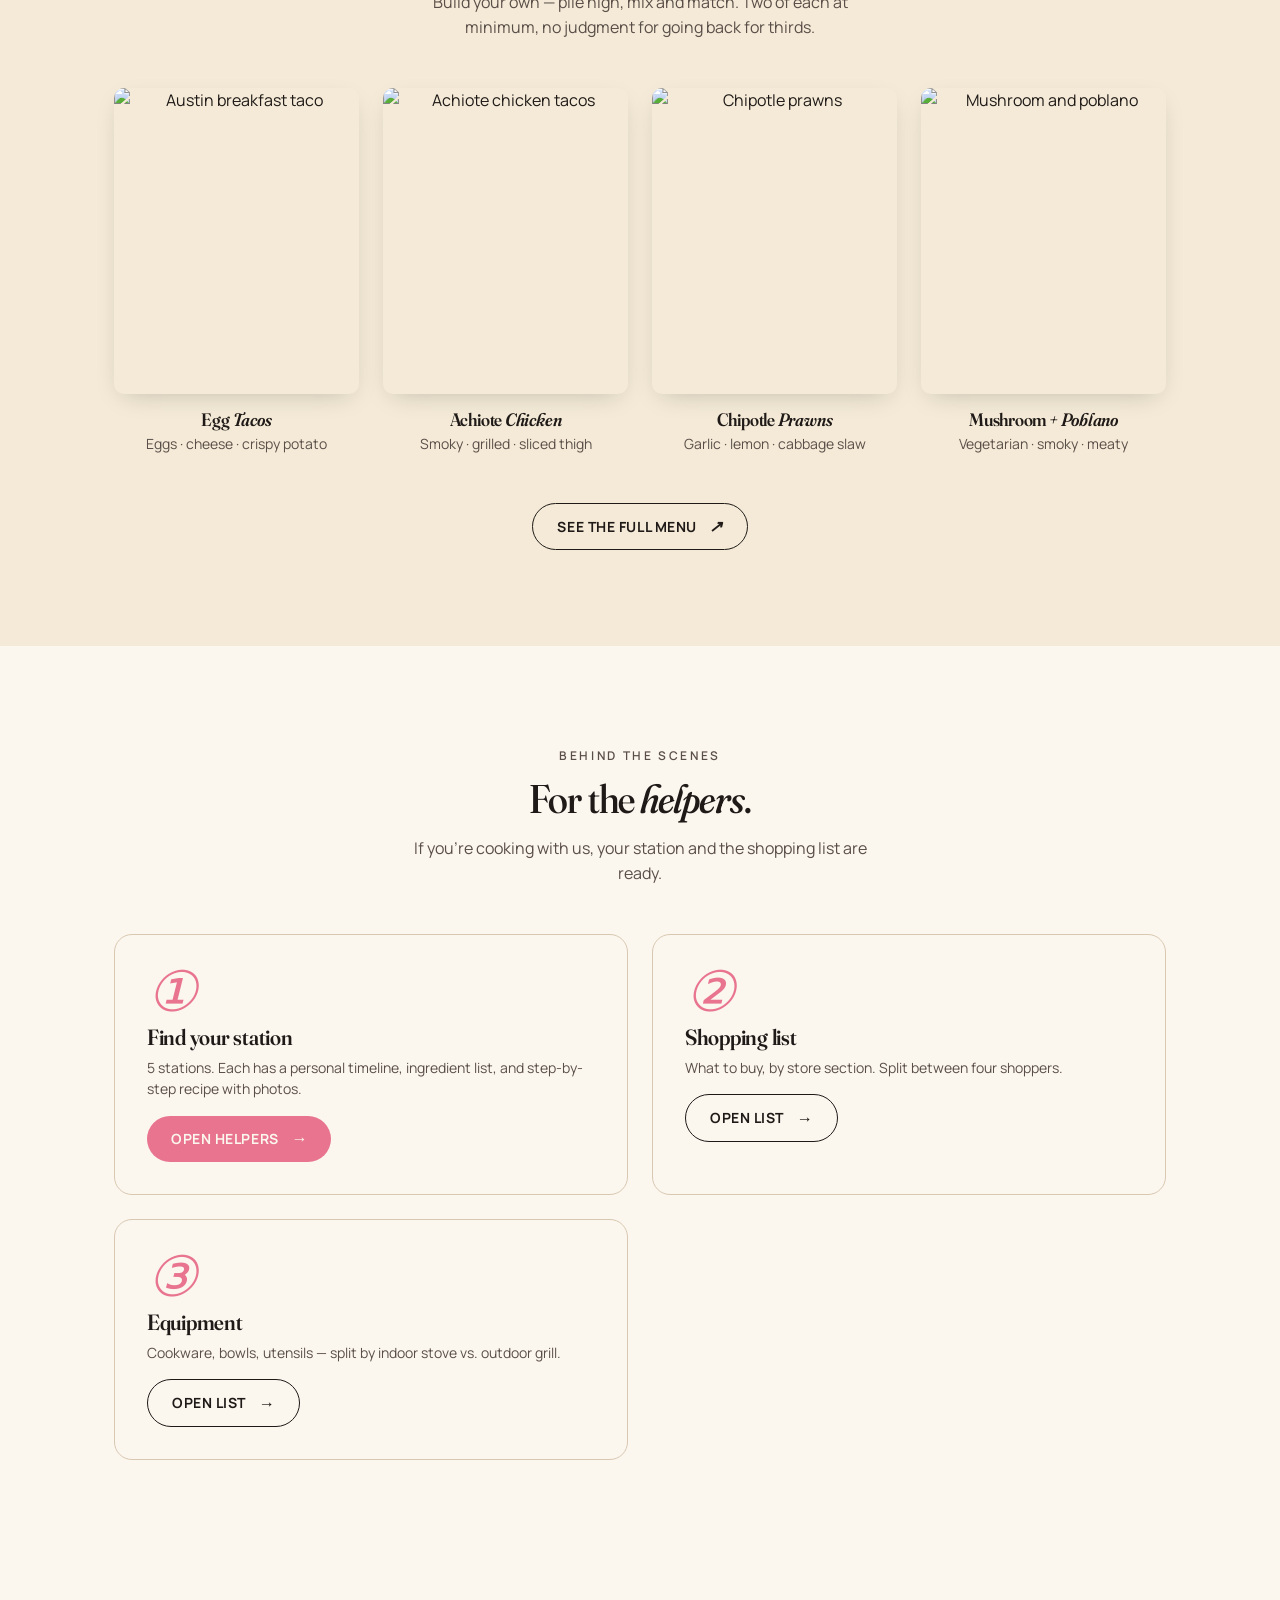
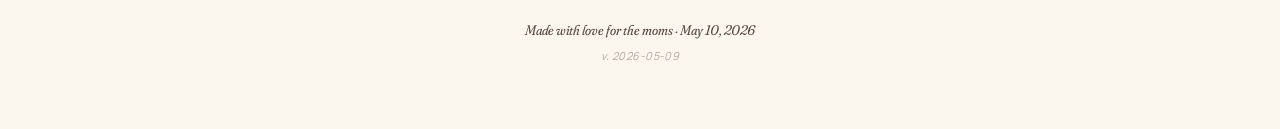
==== commit 2fce839d: "feat: swap lime → lemon throughout (Rajan's garden tree, zero-buy citrus) Updates shopping list, equ" ====
--- a/index.html
+++ b/index.html
@@ -72,7 +72,7 @@
           </div>
           <div class="card">
             <img class="card-img" src="https://images.unsplash.com/photo-1611250188496-e966043a0629?auto=format&fit=crop&w=600&h=750&q=80" alt="Chipotle prawns">
-            <div class="card-body"><h3>Chipotle <em class="italic">Prawns</em></h3><p>Garlic · lime · cabbage slaw</p></div>
+            <div class="card-body"><h3>Chipotle <em class="italic">Prawns</em></h3><p>Garlic · lemon · cabbage slaw</p></div>
           </div>
           <div class="card">
             <img class="card-img" src="https://images.unsplash.com/photo-1633243279656-0157b0b3cdd8?auto=format&fit=crop&w=600&h=750&q=80" alt="Mushroom and poblano">
